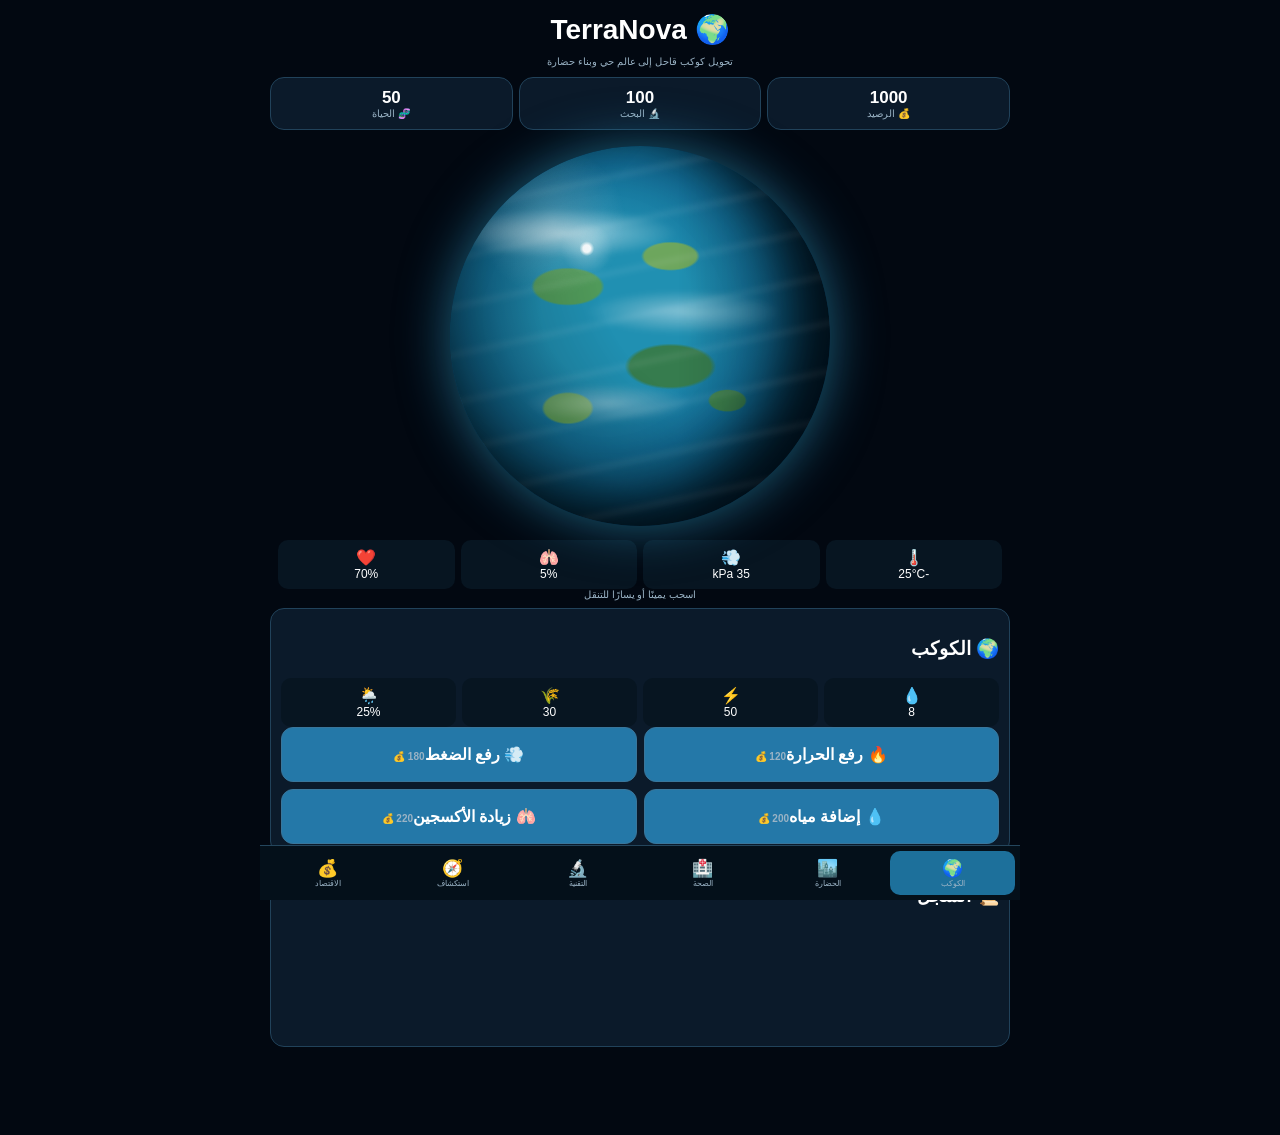
==== index.html @ a10efa2b "fix: remove legacy planet renderer after disabling injector" ====
<!doctype html><html lang="ar" dir="rtl"><head><meta charset="utf-8"><meta name="viewport" content="width=device-width,initial-scale=1,viewport-fit=cover,user-scalable=no"><meta name="theme-color" content="#020811"><title>TerraNova</title><style>*{box-sizing:border-box}html,body{margin:0;background:#020811;color:#fff;font-family:Arial,sans-serif}body{overflow-x:hidden}button{font:inherit;touch-action:manipulation;cursor:pointer}#app{max-width:760px;margin:auto;padding:8px 10px 88px}.top{text-align:center}.top h1{margin:5px;font-size:28px}.top p,.hint,.s,small{color:#9ab3c5;font-size:10px}.stats,.metrics{display:grid;grid-template-columns:repeat(3,1fr);gap:6px}.metrics{grid-template-columns:repeat(4,1fr)}.card,.panel{background:#0b1a2a;border:1px solid #21425a;border-radius:14px;padding:10px}.card{text-align:center}.v{font-size:17px;font-weight:700}.planet-wrap{text-align:center;padding:8px}.planet{position:relative;width:min(88vw,380px);height:min(88vw,380px);margin:8px auto 14px;border-radius:50%;overflow:hidden;background:radial-gradient(circle at 36% 27%,rgba(255,255,255,.95) 0 1%,rgba(255,255,255,.22) 2%,transparent 7%),radial-gradient(ellipse 23% 12% at 31% 37%,#4e9b58 0 38%,transparent 42%),radial-gradient(ellipse 18% 9% at 58% 29%,#6ca75b 0 38%,transparent 43%),radial-gradient(ellipse 28% 14% at 58% 58%,#347d4d 0 38%,transparent 43%),radial-gradient(ellipse 16% 10% at 31% 69%,#5a9c57 0 38%,transparent 43%),radial-gradient(ellipse 12% 7% at 73% 67%,#3b824b 0 38%,transparent 43%),radial-gradient(circle at 44% 43%,#1d91b4 0 25%,#106e98 48%,#075075 72%,#02253b 100%);box-shadow:inset -58px -36px 72px rgba(0,0,0,.82),inset 16px 12px 36px rgba(255,255,255,.22),0 0 0 1px rgba(95,190,255,.25),0 0 80px rgba(26,145,220,.42);animation:planetGlow 6s ease-in-out infinite alternate}.planet:before{content:"";position:absolute;inset:-2%;border-radius:50%;background:radial-gradient(ellipse 42% 9% at 30% 24%,rgba(255,255,255,.55),transparent 70%),radial-gradient(ellipse 35% 8% at 61% 44%,rgba(255,255,255,.42),transparent 70%),radial-gradient(ellipse 30% 7% at 42% 67%,rgba(255,255,255,.35),transparent 70%),repeating-linear-gradient(168deg,transparent 0 22px,rgba(255,255,255,.055) 24px 29px,transparent 31px 47px);filter:blur(2px);mix-blend-mode:screen;pointer-events:none}.planet:after{content:"";position:absolute;inset:0;border-radius:50%;background:radial-gradient(circle at 27% 20%,rgba(255,255,255,.2),transparent 18%),radial-gradient(circle at 78% 30%,transparent 0 38%,rgba(0,0,0,.18) 64%,rgba(0,0,0,.68) 100%),linear-gradient(90deg,transparent 60%,rgba(0,0,0,.25));pointer-events:none}.planet-layer{position:absolute;inset:0;z-index:30;pointer-events:none}.planet-layer span{position:absolute;transform:translate(-50%,-50%);font-size:25px;line-height:1;filter:drop-shadow(0 2px 4px #000)}@keyframes planetGlow{from{box-shadow:inset -58px -36px 72px rgba(0,0,0,.82),inset 16px 12px 36px rgba(255,255,255,.22),0 0 55px rgba(26,145,220,.32)}to{box-shadow:inset -58px -36px 72px rgba(0,0,0,.82),inset 16px 12px 36px rgba(255,255,255,.25),0 0 85px rgba(26,145,220,.52)}}.screen{display:none}.screen.active{display:block}.actions{display:grid;grid-template-columns:1fr 1fr;gap:7px}.actions button{border:1px solid #39769b;border-radius:12px;padding:12px 5px;background:#2478a8;color:#fff;font-weight:700;min-height:55px}.actions button:active{transform:scale(.97)}.metric{background:#071521;border-radius:10px;padding:8px;text-align:center}.metric b,.metric span{display:block}.metric span{font-size:12px}.log{height:110px;overflow:auto;font-size:11px;line-height:1.8}.nav{position:fixed;bottom:0;left:0;right:0;z-index:50;background:#04101a;border-top:1px solid #24465d;display:grid;grid-template-columns:repeat(6,1fr);padding:5px;max-width:760px;margin:auto}.nav button{border:0;background:transparent;color:#9db6c6;border-radius:10px;padding:7px 1px;font-size:17px}.nav button.active{background:#1d709b;color:#fff}.nav small{display:block;font-size:8px}@media(max-width:430px){.metrics{grid-template-columns:1fr 1fr}.nav button{font-size:15px}}</style></head><body><main id="app"><header class="top"><h1>🌍 TerraNova</h1><p>تحويل كوكب قاحل إلى عالم حي وبناء حضارة</p></header><div class="stats"><div class="card"><div id="credits" class="v">1000</div><div class="s">💰 الرصيد</div></div><div class="card"><div id="research" class="v">100</div><div class="s">🔬 البحث</div></div><div class="card"><div id="bio" class="v">50</div><div class="s">🧬 الحياة</div></div></div><div id="swipeArea"><section class="planet-wrap"><div id="planet" class="planet"><div class="planet-layer"></div></div><div class="metrics"><div class="metric">🌡️<span id="temperature">-25°C</span></div><div class="metric">💨<span id="pressure">35 kPa</span></div><div class="metric">🫁<span id="oxygen">5%</span></div><div class="metric">❤️<span id="health">70%</span></div></div><div class="hint">اسحب يمينًا أو يسارًا للتنقل</div></section><section id="world" class="screen active panel"><h3>🌍 الكوكب</h3><div class="metrics"><div class="metric">💧<span id="water">8</span></div><div class="metric">⚡<span id="energy">50</span></div><div class="metric">🌾<span id="food">30</span></div><div class="metric">🌦️<span id="climate">25%</span></div></div><div class="actions"><button type="button" data-action="heat">🔥 رفع الحرارة<small>120 💰</small></button><button type="button" data-action="pressure">💨 رفع الضغط<small>180 💰</small></button><button type="button" data-action="water">💧 إضافة مياه<small>200 💰</small></button><button type="button" data-action="oxygen">🫁 زيادة الأكسجين<small>220 💰</small></button></div></section><section id="civil" class="screen panel"><h3>🏙️ الحضارة</h3><div class="metrics"><div class="metric">👥<span id="population">10</span><small>سكان</small></div><div class="metric">🏙️<span id="cities">0</span><small>مدن</small></div><div class="metric">🌱<span id="farms">0</span><small>مزارع</small></div><div class="metric">🧭<span id="explored">1</span><small>مناطق</small></div></div><div class="actions"><button type="button" data-action="city">🏙️ تأسيس مدينة<small>700 💰</small></button><button type="button" data-action="farm">🌱 بناء مزرعة<small>450 💰</small></button></div></section><section id="healthScreen" class="screen panel"><h3>🏥 الصحة والأمراض</h3><div class="metrics"><div class="metric">❤️<span id="health2">70%</span><small>الصحة</small></div><div class="metric">🦠<span id="disease">8%</span><small>الأمراض</small></div><div class="metric">🏥<span id="hospitals">0</span><small>مراكز</small></div><div class="metric">🤒<span id="patients">1</span><small>مرضى</small></div></div><div class="actions"><button type="button" data-action="hospital">🏥 مركز طبي<small>500 💰</small></button><button type="button" data-action="vaccine">💉 لقاح<small>200 🔬</small></button></div></section><section id="tech" class="screen panel"><h3>🔬 التكنولوجيا</h3><div class="metrics"><div class="metric">🔬<span id="research2">100</span></div><div class="metric">🧬<span id="bio2">50</span></div></div><div class="actions"><button type="button" data-action="research">🔬 أبحاث طبية<small>150 🔬</small></button><button type="button" data-action="life">🧬 اكتشاف حياة<small>300 🔬 + 50 🧬</small></button><button type="button" data-action="solar">☀️ محطة شمسية<small>250 💰</small></button></div></section><section id="explore" class="screen panel"><h3>🧭 الاستكشاف</h3><div class="metrics"><div class="metric">🗺️<span id="explored2">1</span></div><div class="metric">⛏️<span id="minerals">20</span></div></div><div class="actions"><button type="button" data-action="explore">🚀 إرسال بعثة<small>250 💰</small></button></div></section><section id="economy" class="screen panel"><h3>💰 الاقتصاد</h3><div class="metrics"><div class="metric">💰<span id="credits2">1000</span></div><div class="metric">📈<span id="income">25</span></div><div class="metric">⛏️<span id="minerals2">20</span></div><div class="metric">🔄<span id="turn">1</span></div></div></section><section class="panel"><h3>📜 السجل</h3><div id="log" class="log"></div></section></div></main><nav class="nav" id="nav"><button type="button" class="active" data-screen="world">🌍<small>الكوكب</small></button><button type="button" data-screen="civil">🏙️<small>الحضارة</small></button><button type="button" data-screen="healthScreen">🏥<small>الصحة</small></button><button type="button" data-screen="tech">🔬<small>التقنية</small></button><button type="button" data-screen="explore">🧭<small>استكشاف</small></button><button type="button" data-screen="economy">💰<small>الاقتصاد</small></button></nav><script src="./game/core.js?v=12"></script></body></html>
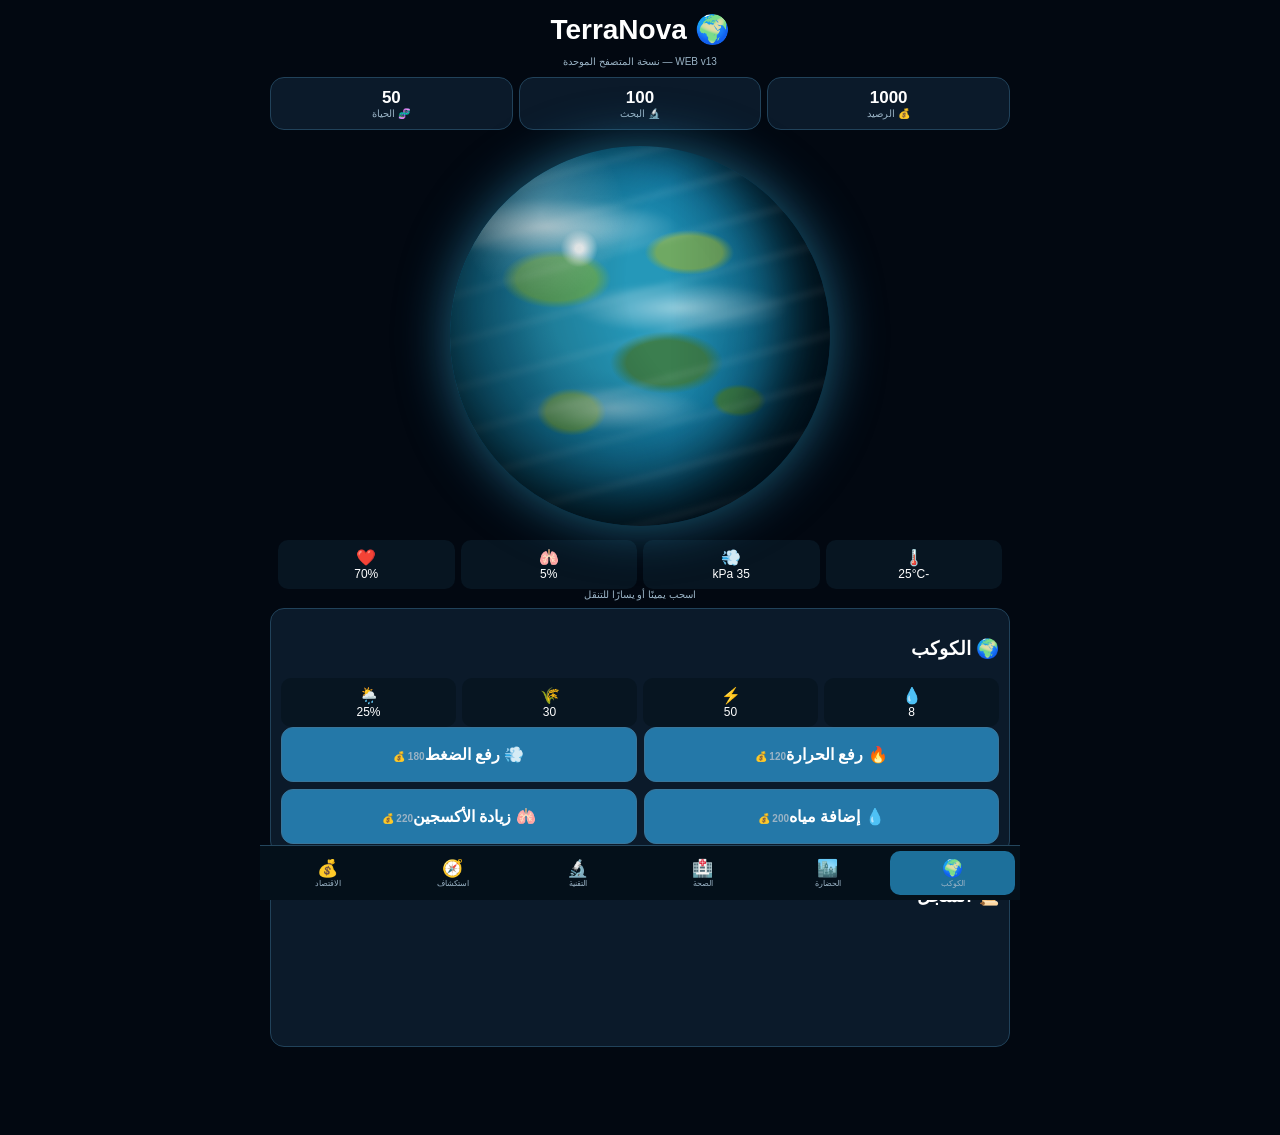
==== commit cb1ea65d: "web: isolate planet renderer from legacy code" ====
--- a/index.html
+++ b/index.html
@@ -1 +1 @@
-<!doctype html><html lang="ar" dir="rtl"><head><meta charset="utf-8"><meta name="viewport" content="width=device-width,initial-scale=1,viewport-fit=cover,user-scalable=no"><meta name="theme-color" content="#020811"><title>TerraNova</title><style>*{box-sizing:border-box}html,body{margin:0;background:#020811;color:#fff;font-family:Arial,sans-serif}body{overflow-x:hidden}button{font:inherit;touch-action:manipulation;cursor:pointer}#app{max-width:760px;margin:auto;padding:8px 10px 88px}.top{text-align:center}.top h1{margin:5px;font-size:28px}.top p,.hint,.s,small{color:#9ab3c5;font-size:10px}.stats,.metrics{display:grid;grid-template-columns:repeat(3,1fr);gap:6px}.metrics{grid-template-columns:repeat(4,1fr)}.card,.panel{background:#0b1a2a;border:1px solid #21425a;border-radius:14px;padding:10px}.card{text-align:center}.v{font-size:17px;font-weight:700}.planet-wrap{text-align:center;padding:8px}.planet{position:relative;width:min(88vw,380px);height:min(88vw,380px);margin:8px auto 14px;border-radius:50%;overflow:hidden;background:radial-gradient(circle at 36% 27%,rgba(255,255,255,.95) 0 1%,rgba(255,255,255,.22) 2%,transparent 7%),radial-gradient(ellipse 23% 12% at 31% 37%,#4e9b58 0 38%,transparent 42%),radial-gradient(ellipse 18% 9% at 58% 29%,#6ca75b 0 38%,transparent 43%),radial-gradient(ellipse 28% 14% at 58% 58%,#347d4d 0 38%,transparent 43%),radial-gradient(ellipse 16% 10% at 31% 69%,#5a9c57 0 38%,transparent 43%),radial-gradient(ellipse 12% 7% at 73% 67%,#3b824b 0 38%,transparent 43%),radial-gradient(circle at 44% 43%,#1d91b4 0 25%,#106e98 48%,#075075 72%,#02253b 100%);box-shadow:inset -58px -36px 72px rgba(0,0,0,.82),inset 16px 12px 36px rgba(255,255,255,.22),0 0 0 1px rgba(95,190,255,.25),0 0 80px rgba(26,145,220,.42);animation:planetGlow 6s ease-in-out infinite alternate}.planet:before{content:"";position:absolute;inset:-2%;border-radius:50%;background:radial-gradient(ellipse 42% 9% at 30% 24%,rgba(255,255,255,.55),transparent 70%),radial-gradient(ellipse 35% 8% at 61% 44%,rgba(255,255,255,.42),transparent 70%),radial-gradient(ellipse 30% 7% at 42% 67%,rgba(255,255,255,.35),transparent 70%),repeating-linear-gradient(168deg,transparent 0 22px,rgba(255,255,255,.055) 24px 29px,transparent 31px 47px);filter:blur(2px);mix-blend-mode:screen;pointer-events:none}.planet:after{content:"";position:absolute;inset:0;border-radius:50%;background:radial-gradient(circle at 27% 20%,rgba(255,255,255,.2),transparent 18%),radial-gradient(circle at 78% 30%,transparent 0 38%,rgba(0,0,0,.18) 64%,rgba(0,0,0,.68) 100%),linear-gradient(90deg,transparent 60%,rgba(0,0,0,.25));pointer-events:none}.planet-layer{position:absolute;inset:0;z-index:30;pointer-events:none}.planet-layer span{position:absolute;transform:translate(-50%,-50%);font-size:25px;line-height:1;filter:drop-shadow(0 2px 4px #000)}@keyframes planetGlow{from{box-shadow:inset -58px -36px 72px rgba(0,0,0,.82),inset 16px 12px 36px rgba(255,255,255,.22),0 0 55px rgba(26,145,220,.32)}to{box-shadow:inset -58px -36px 72px rgba(0,0,0,.82),inset 16px 12px 36px rgba(255,255,255,.25),0 0 85px rgba(26,145,220,.52)}}.screen{display:none}.screen.active{display:block}.actions{display:grid;grid-template-columns:1fr 1fr;gap:7px}.actions button{border:1px solid #39769b;border-radius:12px;padding:12px 5px;background:#2478a8;color:#fff;font-weight:700;min-height:55px}.actions button:active{transform:scale(.97)}.metric{background:#071521;border-radius:10px;padding:8px;text-align:center}.metric b,.metric span{display:block}.metric span{font-size:12px}.log{height:110px;overflow:auto;font-size:11px;line-height:1.8}.nav{position:fixed;bottom:0;left:0;right:0;z-index:50;background:#04101a;border-top:1px solid #24465d;display:grid;grid-template-columns:repeat(6,1fr);padding:5px;max-width:760px;margin:auto}.nav button{border:0;background:transparent;color:#9db6c6;border-radius:10px;padding:7px 1px;font-size:17px}.nav button.active{background:#1d709b;color:#fff}.nav small{display:block;font-size:8px}@media(max-width:430px){.metrics{grid-template-columns:1fr 1fr}.nav button{font-size:15px}}</style></head><body><main id="app"><header class="top"><h1>🌍 TerraNova</h1><p>تحويل كوكب قاحل إلى عالم حي وبناء حضارة</p></header><div class="stats"><div class="card"><div id="credits" class="v">1000</div><div class="s">💰 الرصيد</div></div><div class="card"><div id="research" class="v">100</div><div class="s">🔬 البحث</div></div><div class="card"><div id="bio" class="v">50</div><div class="s">🧬 الحياة</div></div></div><div id="swipeArea"><section class="planet-wrap"><div id="planet" class="planet"><div class="planet-layer"></div></div><div class="metrics"><div class="metric">🌡️<span id="temperature">-25°C</span></div><div class="metric">💨<span id="pressure">35 kPa</span></div><div class="metric">🫁<span id="oxygen">5%</span></div><div class="metric">❤️<span id="health">70%</span></div></div><div class="hint">اسحب يمينًا أو يسارًا للتنقل</div></section><section id="world" class="screen active panel"><h3>🌍 الكوكب</h3><div class="metrics"><div class="metric">💧<span id="water">8</span></div><div class="metric">⚡<span id="energy">50</span></div><div class="metric">🌾<span id="food">30</span></div><div class="metric">🌦️<span id="climate">25%</span></div></div><div class="actions"><button type="button" data-action="heat">🔥 رفع الحرارة<small>120 💰</small></button><button type="button" data-action="pressure">💨 رفع الضغط<small>180 💰</small></button><button type="button" data-action="water">💧 إضافة مياه<small>200 💰</small></button><button type="button" data-action="oxygen">🫁 زيادة الأكسجين<small>220 💰</small></button></div></section><section id="civil" class="screen panel"><h3>🏙️ الحضارة</h3><div class="metrics"><div class="metric">👥<span id="population">10</span><small>سكان</small></div><div class="metric">🏙️<span id="cities">0</span><small>مدن</small></div><div class="metric">🌱<span id="farms">0</span><small>مزارع</small></div><div class="metric">🧭<span id="explored">1</span><small>مناطق</small></div></div><div class="actions"><button type="button" data-action="city">🏙️ تأسيس مدينة<small>700 💰</small></button><button type="button" data-action="farm">🌱 بناء مزرعة<small>450 💰</small></button></div></section><section id="healthScreen" class="screen panel"><h3>🏥 الصحة والأمراض</h3><div class="metrics"><div class="metric">❤️<span id="health2">70%</span><small>الصحة</small></div><div class="metric">🦠<span id="disease">8%</span><small>الأمراض</small></div><div class="metric">🏥<span id="hospitals">0</span><small>مراكز</small></div><div class="metric">🤒<span id="patients">1</span><small>مرضى</small></div></div><div class="actions"><button type="button" data-action="hospital">🏥 مركز طبي<small>500 💰</small></button><button type="button" data-action="vaccine">💉 لقاح<small>200 🔬</small></button></div></section><section id="tech" class="screen panel"><h3>🔬 التكنولوجيا</h3><div class="metrics"><div class="metric">🔬<span id="research2">100</span></div><div class="metric">🧬<span id="bio2">50</span></div></div><div class="actions"><button type="button" data-action="research">🔬 أبحاث طبية<small>150 🔬</small></button><button type="button" data-action="life">🧬 اكتشاف حياة<small>300 🔬 + 50 🧬</small></button><button type="button" data-action="solar">☀️ محطة شمسية<small>250 💰</small></button></div></section><section id="explore" class="screen panel"><h3>🧭 الاستكشاف</h3><div class="metrics"><div class="metric">🗺️<span id="explored2">1</span></div><div class="metric">⛏️<span id="minerals">20</span></div></div><div class="actions"><button type="button" data-action="explore">🚀 إرسال بعثة<small>250 💰</small></button></div></section><section id="economy" class="screen panel"><h3>💰 الاقتصاد</h3><div class="metrics"><div class="metric">💰<span id="credits2">1000</span></div><div class="metric">📈<span id="income">25</span></div><div class="metric">⛏️<span id="minerals2">20</span></div><div class="metric">🔄<span id="turn">1</span></div></div></section><section class="panel"><h3>📜 السجل</h3><div id="log" class="log"></div></section></div></main><nav class="nav" id="nav"><button type="button" class="active" data-screen="world">🌍<small>الكوكب</small></button><button type="button" data-screen="civil">🏙️<small>الحضارة</small></button><button type="button" data-screen="healthScreen">🏥<small>الصحة</small></button><button type="button" data-screen="tech">🔬<small>التقنية</small></button><button type="button" data-screen="explore">🧭<small>استكشاف</small></button><button type="button" data-screen="economy">💰<small>الاقتصاد</small></button></nav><script src="./game/core.js?v=12"></script></body></html>+<!doctype html><html lang="ar" dir="rtl"><head><meta charset="utf-8"><meta name="viewport" content="width=device-width,initial-scale=1,viewport-fit=cover,user-scalable=no"><meta name="theme-color" content="#020811"><title>TerraNova • WEB v13</title><style>*{box-sizing:border-box}html,body{margin:0;background:#020811;color:#fff;font-family:Arial,sans-serif}body{overflow-x:hidden}button{font:inherit;touch-action:manipulation;cursor:pointer}#app{max-width:760px;margin:auto;padding:8px 10px 88px}.top{text-align:center}.top h1{margin:5px;font-size:28px}.top p,.hint,.s,small{color:#9ab3c5;font-size:10px}.stats,.metrics{display:grid;grid-template-columns:repeat(3,1fr);gap:6px}.metrics{grid-template-columns:repeat(4,1fr)}.card,.panel{background:#0b1a2a;border:1px solid #21425a;border-radius:14px;padding:10px}.card{text-align:center}.v{font-size:17px;font-weight:700}.planet-wrap{text-align:center;padding:8px}.planet-real{position:relative;width:min(88vw,380px);height:min(88vw,380px);margin:8px auto 14px;border-radius:50%;overflow:hidden;background:radial-gradient(circle at 34% 27%,rgba(255,255,255,.95) 0 1%,transparent 5%),radial-gradient(ellipse 30% 16% at 28% 35%,#5cae66 0 35%,transparent 48%),radial-gradient(ellipse 24% 12% at 63% 28%,#6eaa61 0 36%,transparent 49%),radial-gradient(ellipse 31% 17% at 57% 57%,#397f4e 0 34%,transparent 48%),radial-gradient(ellipse 19% 13% at 32% 70%,#559b59 0 35%,transparent 48%),radial-gradient(ellipse 15% 9% at 76% 67%,#3b854d 0 35%,transparent 48%),radial-gradient(circle at 43% 43%,#2299bb 0 20%,#117ca4 45%,#075678 72%,#021b2c 100%);box-shadow:inset -68px -42px 85px rgba(0,0,0,.86),inset 18px 12px 42px rgba(255,255,255,.25),0 0 0 2px rgba(96,204,255,.2),0 0 90px rgba(28,157,232,.55);animation:realPlanet 7s ease-in-out infinite alternate}.planet-real:before{content:"";position:absolute;inset:-3%;border-radius:50%;background:radial-gradient(ellipse 45% 10% at 27% 23%,rgba(255,255,255,.62),transparent 72%),radial-gradient(ellipse 38% 9% at 60% 43%,rgba(255,255,255,.5),transparent 72%),radial-gradient(ellipse 32% 8% at 43% 68%,rgba(255,255,255,.4),transparent 72%),repeating-linear-gradient(165deg,transparent 0 19px,rgba(255,255,255,.055) 21px 27px,transparent 29px 45px);filter:blur(2px);mix-blend-mode:screen;pointer-events:none}.planet-real:after{content:"";position:absolute;inset:0;border-radius:50%;background:radial-gradient(circle at 24% 18%,rgba(255,255,255,.25),transparent 20%),radial-gradient(circle at 82% 35%,transparent 0 34%,rgba(0,0,0,.2) 58%,rgba(0,0,0,.75) 100%),linear-gradient(90deg,transparent 58%,rgba(0,0,0,.3));pointer-events:none}.planet-layer{position:absolute;inset:0;z-index:30;pointer-events:none}.planet-layer span{position:absolute;transform:translate(-50%,-50%);font-size:25px;line-height:1;filter:drop-shadow(0 2px 4px #000)}@keyframes realPlanet{from{transform:scale(1);filter:saturate(1)}to{transform:scale(1.015);filter:saturate(1.18)}}.screen{display:none}.screen.active{display:block}.actions{display:grid;grid-template-columns:1fr 1fr;gap:7px}.actions button{border:1px solid #39769b;border-radius:12px;padding:12px 5px;background:#2478a8;color:#fff;font-weight:700;min-height:55px}.actions button:active{transform:scale(.97)}.metric{background:#071521;border-radius:10px;padding:8px;text-align:center}.metric b,.metric span{display:block}.metric span{font-size:12px}.log{height:110px;overflow:auto;font-size:11px;line-height:1.8}.nav{position:fixed;bottom:0;left:0;right:0;z-index:50;background:#04101a;border-top:1px solid #24465d;display:grid;grid-template-columns:repeat(6,1fr);padding:5px;max-width:760px;margin:auto}.nav button{border:0;background:transparent;color:#9db6c6;border-radius:10px;padding:7px 1px;font-size:17px}.nav button.active{background:#1d709b;color:#fff}.nav small{display:block;font-size:8px}@media(max-width:430px){.metrics{grid-template-columns:1fr 1fr}.nav button{font-size:15px}}</style></head><body><main id="app"><header class="top"><h1>🌍 TerraNova</h1><p>WEB v13 — نسخة المتصفح الموحدة</p></header><div class="stats"><div class="card"><div id="credits" class="v">1000</div><div class="s">💰 الرصيد</div></div><div class="card"><div id="research" class="v">100</div><div class="s">🔬 البحث</div></div><div class="card"><div id="bio" class="v">50</div><div class="s">🧬 الحياة</div></div></div><div id="swipeArea"><section class="planet-wrap"><div id="planet" class="planet-real"><div class="planet-layer"></div></div><div class="metrics"><div class="metric">🌡️<span id="temperature">-25°C</span></div><div class="metric">💨<span id="pressure">35 kPa</span></div><div class="metric">🫁<span id="oxygen">5%</span></div><div class="metric">❤️<span id="health">70%</span></div></div><div class="hint">اسحب يمينًا أو يسارًا للتنقل</div></section><section id="world" class="screen active panel"><h3>🌍 الكوكب</h3><div class="metrics"><div class="metric">💧<span id="water">8</span></div><div class="metric">⚡<span id="energy">50</span></div><div class="metric">🌾<span id="food">30</span></div><div class="metric">🌦️<span id="climate">25%</span></div></div><div class="actions"><button type="button" data-action="heat">🔥 رفع الحرارة<small>120 💰</small></button><button type="button" data-action="pressure">💨 رفع الضغط<small>180 💰</small></button><button type="button" data-action="water">💧 إضافة مياه<small>200 💰</small></button><button type="button" data-action="oxygen">🫁 زيادة الأكسجين<small>220 💰</small></button></div></section><section id="civil" class="screen panel"><h3>🏙️ الحضارة</h3><div class="metrics"><div class="metric">👥<span id="population">10</span><small>سكان</small></div><div class="metric">🏙️<span id="cities">0</span><small>مدن</small></div><div class="metric">🌱<span id="farms">0</span><small>مزارع</small></div><div class="metric">🧭<span id="explored">1</span><small>مناطق</small></div></div><div class="actions"><button type="button" data-action="city">🏙️ تأسيس مدينة<small>700 💰</small></button><button type="button" data-action="farm">🌱 بناء مزرعة<small>450 💰</small></button></div></section><section id="healthScreen" class="screen panel"><h3>🏥 الصحة والأمراض</h3><div class="metrics"><div class="metric">❤️<span id="health2">70%</span><small>الصحة</small></div><div class="metric">🦠<span id="disease">8%</span><small>الأمراض</small></div><div class="metric">🏥<span id="hospitals">0</span><small>مراكز</small></div><div class="metric">🤒<span id="patients">1</span><small>مرضى</small></div></div><div class="actions"><button type="button" data-action="hospital">🏥 مركز طبي<small>500 💰</small></button><button type="button" data-action="vaccine">💉 لقاح<small>200 🔬</small></button></div></section><section id="tech" class="screen panel"><h3>🔬 التكنولوجيا</h3><div class="metrics"><div class="metric">🔬<span id="research2">100</span></div><div class="metric">🧬<span id="bio2">50</span></div></div><div class="actions"><button type="button" data-action="research">🔬 أبحاث طبية<small>150 🔬</small></button><button type="button" data-action="life">🧬 اكتشاف حياة<small>300 🔬 + 50 🧬</small></button><button type="button" data-action="solar">☀️ محطة شمسية<small>250 💰</small></button></div></section><section id="explore" class="screen panel"><h3>🧭 الاستكشاف</h3><div class="metrics"><div class="metric">🗺️<span id="explored2">1</span></div><div class="metric">⛏️<span id="minerals">20</span></div></div><div class="actions"><button type="button" data-action="explore">🚀 إرسال بعثة<small>250 💰</small></button></div></section><section id="economy" class="screen panel"><h3>💰 الاقتصاد</h3><div class="metrics"><div class="metric">💰<span id="credits2">1000</span></div><div class="metric">📈<span id="income">25</span></div><div class="metric">⛏️<span id="minerals2">20</span></div><div class="metric">🔄<span id="turn">1</span></div></div></section><section class="panel"><h3>📜 السجل</h3><div id="log" class="log"></div></section></div></main><nav class="nav" id="nav"><button type="button" class="active" data-screen="world">🌍<small>الكوكب</small></button><button type="button" data-screen="civil">🏙️<small>الحضارة</small></button><button type="button" data-screen="healthScreen">🏥<small>الصحة</small></button><button type="button" data-screen="tech">🔬<small>التقنية</small></button><button type="button" data-screen="explore">🧭<small>استكشاف</small></button><button type="button" data-screen="economy">💰<small>الاقتصاد</small></button></nav><script src="./game/core.js?v=13"></script></body></html>
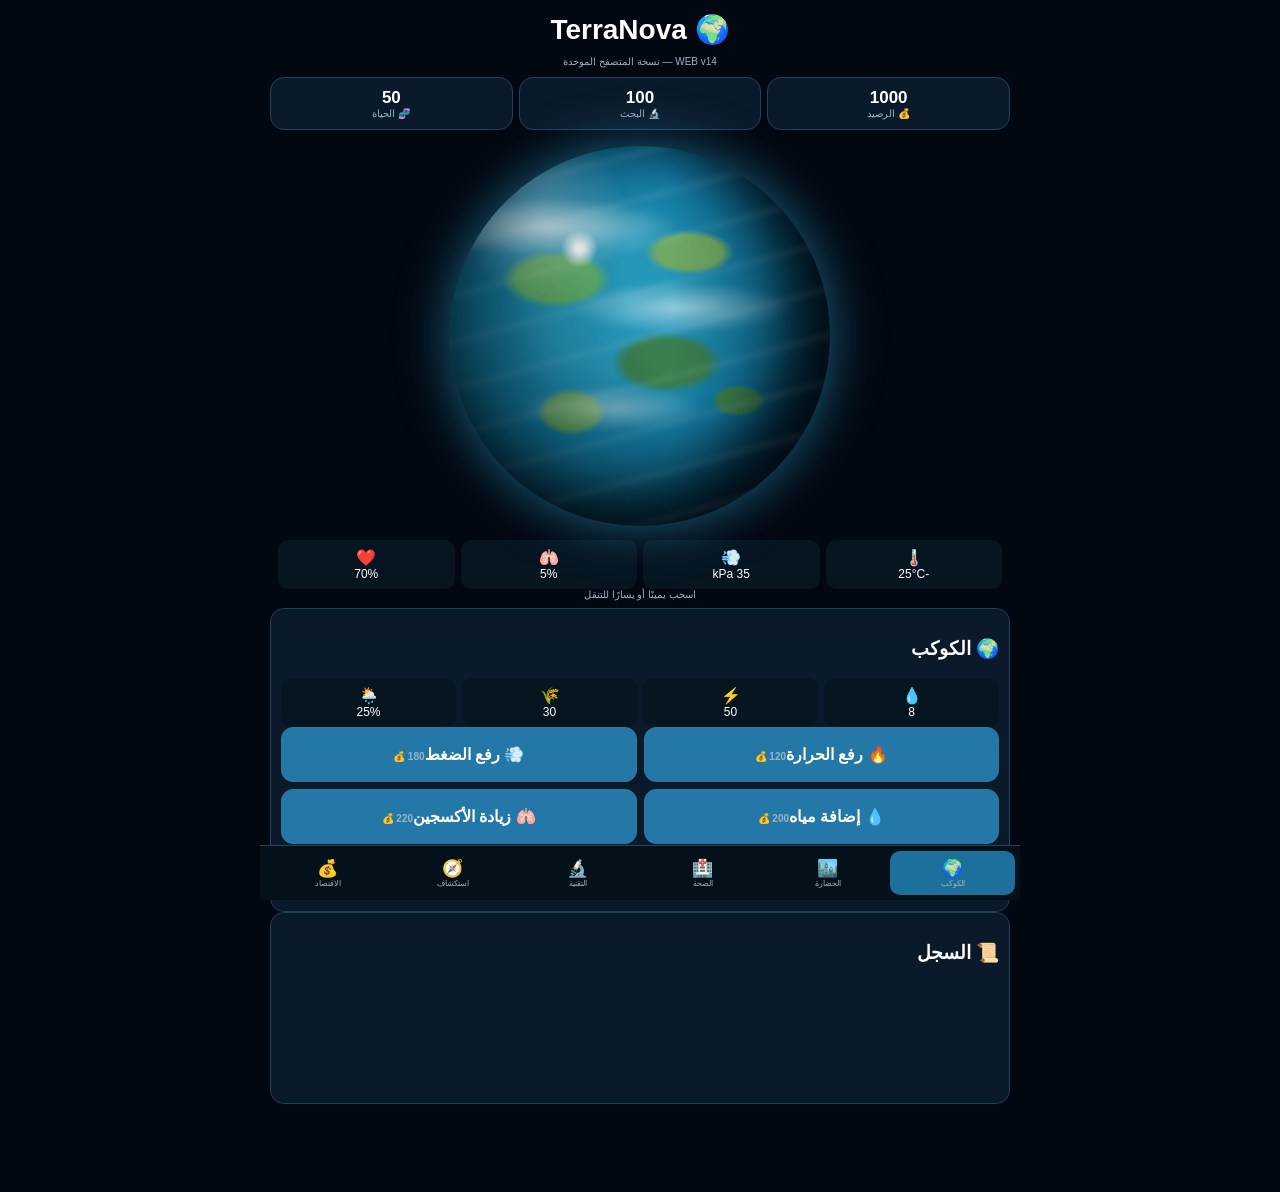
==== commit 751b3a9d: "feat: add explicit turn control and web test status" ====
--- a/index.html
+++ b/index.html
@@ -1 +1 @@
-<!doctype html><html lang="ar" dir="rtl"><head><meta charset="utf-8"><meta name="viewport" content="width=device-width,initial-scale=1,viewport-fit=cover,user-scalable=no"><meta name="theme-color" content="#020811"><title>TerraNova • WEB v13</title><style>*{box-sizing:border-box}html,body{margin:0;background:#020811;color:#fff;font-family:Arial,sans-serif}body{overflow-x:hidden}button{font:inherit;touch-action:manipulation;cursor:pointer}#app{max-width:760px;margin:auto;padding:8px 10px 88px}.top{text-align:center}.top h1{margin:5px;font-size:28px}.top p,.hint,.s,small{color:#9ab3c5;font-size:10px}.stats,.metrics{display:grid;grid-template-columns:repeat(3,1fr);gap:6px}.metrics{grid-template-columns:repeat(4,1fr)}.card,.panel{background:#0b1a2a;border:1px solid #21425a;border-radius:14px;padding:10px}.card{text-align:center}.v{font-size:17px;font-weight:700}.planet-wrap{text-align:center;padding:8px}.planet-real{position:relative;width:min(88vw,380px);height:min(88vw,380px);margin:8px auto 14px;border-radius:50%;overflow:hidden;background:radial-gradient(circle at 34% 27%,rgba(255,255,255,.95) 0 1%,transparent 5%),radial-gradient(ellipse 30% 16% at 28% 35%,#5cae66 0 35%,transparent 48%),radial-gradient(ellipse 24% 12% at 63% 28%,#6eaa61 0 36%,transparent 49%),radial-gradient(ellipse 31% 17% at 57% 57%,#397f4e 0 34%,transparent 48%),radial-gradient(ellipse 19% 13% at 32% 70%,#559b59 0 35%,transparent 48%),radial-gradient(ellipse 15% 9% at 76% 67%,#3b854d 0 35%,transparent 48%),radial-gradient(circle at 43% 43%,#2299bb 0 20%,#117ca4 45%,#075678 72%,#021b2c 100%);box-shadow:inset -68px -42px 85px rgba(0,0,0,.86),inset 18px 12px 42px rgba(255,255,255,.25),0 0 0 2px rgba(96,204,255,.2),0 0 90px rgba(28,157,232,.55);animation:realPlanet 7s ease-in-out infinite alternate}.planet-real:before{content:"";position:absolute;inset:-3%;border-radius:50%;background:radial-gradient(ellipse 45% 10% at 27% 23%,rgba(255,255,255,.62),transparent 72%),radial-gradient(ellipse 38% 9% at 60% 43%,rgba(255,255,255,.5),transparent 72%),radial-gradient(ellipse 32% 8% at 43% 68%,rgba(255,255,255,.4),transparent 72%),repeating-linear-gradient(165deg,transparent 0 19px,rgba(255,255,255,.055) 21px 27px,transparent 29px 45px);filter:blur(2px);mix-blend-mode:screen;pointer-events:none}.planet-real:after{content:"";position:absolute;inset:0;border-radius:50%;background:radial-gradient(circle at 24% 18%,rgba(255,255,255,.25),transparent 20%),radial-gradient(circle at 82% 35%,transparent 0 34%,rgba(0,0,0,.2) 58%,rgba(0,0,0,.75) 100%),linear-gradient(90deg,transparent 58%,rgba(0,0,0,.3));pointer-events:none}.planet-layer{position:absolute;inset:0;z-index:30;pointer-events:none}.planet-layer span{position:absolute;transform:translate(-50%,-50%);font-size:25px;line-height:1;filter:drop-shadow(0 2px 4px #000)}@keyframes realPlanet{from{transform:scale(1);filter:saturate(1)}to{transform:scale(1.015);filter:saturate(1.18)}}.screen{display:none}.screen.active{display:block}.actions{display:grid;grid-template-columns:1fr 1fr;gap:7px}.actions button{border:1px solid #39769b;border-radius:12px;padding:12px 5px;background:#2478a8;color:#fff;font-weight:700;min-height:55px}.actions button:active{transform:scale(.97)}.metric{background:#071521;border-radius:10px;padding:8px;text-align:center}.metric b,.metric span{display:block}.metric span{font-size:12px}.log{height:110px;overflow:auto;font-size:11px;line-height:1.8}.nav{position:fixed;bottom:0;left:0;right:0;z-index:50;background:#04101a;border-top:1px solid #24465d;display:grid;grid-template-columns:repeat(6,1fr);padding:5px;max-width:760px;margin:auto}.nav button{border:0;background:transparent;color:#9db6c6;border-radius:10px;padding:7px 1px;font-size:17px}.nav button.active{background:#1d709b;color:#fff}.nav small{display:block;font-size:8px}@media(max-width:430px){.metrics{grid-template-columns:1fr 1fr}.nav button{font-size:15px}}</style></head><body><main id="app"><header class="top"><h1>🌍 TerraNova</h1><p>WEB v13 — نسخة المتصفح الموحدة</p></header><div class="stats"><div class="card"><div id="credits" class="v">1000</div><div class="s">💰 الرصيد</div></div><div class="card"><div id="research" class="v">100</div><div class="s">🔬 البحث</div></div><div class="card"><div id="bio" class="v">50</div><div class="s">🧬 الحياة</div></div></div><div id="swipeArea"><section class="planet-wrap"><div id="planet" class="planet-real"><div class="planet-layer"></div></div><div class="metrics"><div class="metric">🌡️<span id="temperature">-25°C</span></div><div class="metric">💨<span id="pressure">35 kPa</span></div><div class="metric">🫁<span id="oxygen">5%</span></div><div class="metric">❤️<span id="health">70%</span></div></div><div class="hint">اسحب يمينًا أو يسارًا للتنقل</div></section><section id="world" class="screen active panel"><h3>🌍 الكوكب</h3><div class="metrics"><div class="metric">💧<span id="water">8</span></div><div class="metric">⚡<span id="energy">50</span></div><div class="metric">🌾<span id="food">30</span></div><div class="metric">🌦️<span id="climate">25%</span></div></div><div class="actions"><button type="button" data-action="heat">🔥 رفع الحرارة<small>120 💰</small></button><button type="button" data-action="pressure">💨 رفع الضغط<small>180 💰</small></button><button type="button" data-action="water">💧 إضافة مياه<small>200 💰</small></button><button type="button" data-action="oxygen">🫁 زيادة الأكسجين<small>220 💰</small></button></div></section><section id="civil" class="screen panel"><h3>🏙️ الحضارة</h3><div class="metrics"><div class="metric">👥<span id="population">10</span><small>سكان</small></div><div class="metric">🏙️<span id="cities">0</span><small>مدن</small></div><div class="metric">🌱<span id="farms">0</span><small>مزارع</small></div><div class="metric">🧭<span id="explored">1</span><small>مناطق</small></div></div><div class="actions"><button type="button" data-action="city">🏙️ تأسيس مدينة<small>700 💰</small></button><button type="button" data-action="farm">🌱 بناء مزرعة<small>450 💰</small></button></div></section><section id="healthScreen" class="screen panel"><h3>🏥 الصحة والأمراض</h3><div class="metrics"><div class="metric">❤️<span id="health2">70%</span><small>الصحة</small></div><div class="metric">🦠<span id="disease">8%</span><small>الأمراض</small></div><div class="metric">🏥<span id="hospitals">0</span><small>مراكز</small></div><div class="metric">🤒<span id="patients">1</span><small>مرضى</small></div></div><div class="actions"><button type="button" data-action="hospital">🏥 مركز طبي<small>500 💰</small></button><button type="button" data-action="vaccine">💉 لقاح<small>200 🔬</small></button></div></section><section id="tech" class="screen panel"><h3>🔬 التكنولوجيا</h3><div class="metrics"><div class="metric">🔬<span id="research2">100</span></div><div class="metric">🧬<span id="bio2">50</span></div></div><div class="actions"><button type="button" data-action="research">🔬 أبحاث طبية<small>150 🔬</small></button><button type="button" data-action="life">🧬 اكتشاف حياة<small>300 🔬 + 50 🧬</small></button><button type="button" data-action="solar">☀️ محطة شمسية<small>250 💰</small></button></div></section><section id="explore" class="screen panel"><h3>🧭 الاستكشاف</h3><div class="metrics"><div class="metric">🗺️<span id="explored2">1</span></div><div class="metric">⛏️<span id="minerals">20</span></div></div><div class="actions"><button type="button" data-action="explore">🚀 إرسال بعثة<small>250 💰</small></button></div></section><section id="economy" class="screen panel"><h3>💰 الاقتصاد</h3><div class="metrics"><div class="metric">💰<span id="credits2">1000</span></div><div class="metric">📈<span id="income">25</span></div><div class="metric">⛏️<span id="minerals2">20</span></div><div class="metric">🔄<span id="turn">1</span></div></div></section><section class="panel"><h3>📜 السجل</h3><div id="log" class="log"></div></section></div></main><nav class="nav" id="nav"><button type="button" class="active" data-screen="world">🌍<small>الكوكب</small></button><button type="button" data-screen="civil">🏙️<small>الحضارة</small></button><button type="button" data-screen="healthScreen">🏥<small>الصحة</small></button><button type="button" data-screen="tech">🔬<small>التقنية</small></button><button type="button" data-screen="explore">🧭<small>استكشاف</small></button><button type="button" data-screen="economy">💰<small>الاقتصاد</small></button></nav><script src="./game/core.js?v=13"></script></body></html>+<!doctype html><html lang="ar" dir="rtl"><head><meta charset="utf-8"><meta name="viewport" content="width=device-width,initial-scale=1,viewport-fit=cover,user-scalable=no"><meta name="theme-color" content="#020811"><title>TerraNova • WEB v14</title><style>*{box-sizing:border-box}html,body{margin:0;background:#020811;color:#fff;font-family:Arial,sans-serif}body{overflow-x:hidden}button{font:inherit;touch-action:manipulation;cursor:pointer}#app{max-width:760px;margin:auto;padding:8px 10px 88px}.top{text-align:center}.top h1{margin:5px;font-size:28px}.top p,.hint,.s,small{color:#9ab3c5;font-size:10px}.stats,.metrics{display:grid;grid-template-columns:repeat(3,1fr);gap:6px}.metrics{grid-template-columns:repeat(4,1fr)}.card,.panel{background:#0b1a2a;border:1px solid #21425a;border-radius:14px;padding:10px}.card{text-align:center}.v{font-size:17px;font-weight:700}.planet-wrap{text-align:center;padding:8px}.planet-real{position:relative;width:min(88vw,380px);height:min(88vw,380px);margin:8px auto 14px;border-radius:50%;overflow:hidden;background:radial-gradient(circle at 34% 27%,rgba(255,255,255,.95) 0 1%,transparent 5%),radial-gradient(ellipse 30% 16% at 28% 35%,#5cae66 0 35%,transparent 48%),radial-gradient(ellipse 24% 12% at 63% 28%,#6eaa61 0 36%,transparent 49%),radial-gradient(ellipse 31% 17% at 57% 57%,#397f4e 0 34%,transparent 48%),radial-gradient(ellipse 19% 13% at 32% 70%,#559b59 0 35%,transparent 48%),radial-gradient(ellipse 15% 9% at 76% 67%,#3b854d 0 35%,transparent 48%),radial-gradient(circle at 43% 43%,#2299bb 0 20%,#117ca4 45%,#075678 72%,#021b2c 100%);box-shadow:inset -68px -42px 85px rgba(0,0,0,.86),inset 18px 12px 42px rgba(255,255,255,.25),0 0 0 2px rgba(96,204,255,.2),0 0 90px rgba(28,157,232,.55);animation:realPlanet 7s ease-in-out infinite alternate}.planet-real:before{content:"";position:absolute;inset:-3%;border-radius:50%;background:radial-gradient(ellipse 45% 10% at 27% 23%,rgba(255,255,255,.62),transparent 72%),radial-gradient(ellipse 38% 9% at 60% 43%,rgba(255,255,255,.5),transparent 72%),radial-gradient(ellipse 32% 8% at 43% 68%,rgba(255,255,255,.4),transparent 72%),repeating-linear-gradient(165deg,transparent 0 19px,rgba(255,255,255,.055) 21px 27px,transparent 29px 45px);filter:blur(2px);mix-blend-mode:screen;pointer-events:none}.planet-real:after{content:"";position:absolute;inset:0;border-radius:50%;background:radial-gradient(circle at 24% 18%,rgba(255,255,255,.25),transparent 20%),radial-gradient(circle at 82% 35%,transparent 0 34%,rgba(0,0,0,.2) 58%,rgba(0,0,0,.75) 100%),linear-gradient(90deg,transparent 58%,rgba(0,0,0,.3));pointer-events:none}@keyframes realPlanet{from{transform:scale(1);filter:saturate(1)}to{transform:scale(1.015);filter:saturate(1.18)}}.planet-layer{position:absolute;inset:0;z-index:30;pointer-events:none}.planet-layer span{position:absolute;transform:translate(-50%,-50%);font-size:25px;line-height:1;filter:drop-shadow(0 2px 4px #000)}.screen{display:none}.screen.active{display:block}.actions{display:grid;grid-template-columns:1fr 1fr;gap:7px}.actions button{border:1px solid #39769b;border-radius:12px;padding:12px 5px;background:#2478a8;color:#fff;font-weight:700;min-height:55px}.actions button:active{transform:scale(.97)}.metric{background:#071521;border-radius:10px;padding:8px;text-align:center}.metric b,.metric span{display:block}.metric span{font-size:12px}.log{height:110px;overflow:auto;font-size:11px;line-height:1.8}.testbar{display:flex;gap:7px;margin:8px 0}.testbar button{flex:1;border:1px solid #39769b;border-radius:10px;padding:10px;background:#123b52;color:#fff}.nav{position:fixed;bottom:0;left:0;right:0;z-index:50;background:#04101a;border-top:1px solid #24465d;display:grid;grid-template-columns:repeat(6,1fr);padding:5px;max-width:760px;margin:auto}.nav button{border:0;background:transparent;color:#9db6c6;border-radius:10px;padding:7px 1px;font-size:17px}.nav button.active{background:#1d709b;color:#fff}.nav small{display:block;font-size:8px}@media(max-width:430px){.metrics{grid-template-columns:1fr 1fr}.nav button{font-size:15px}}</style></head><body><main id="app"><header class="top"><h1>🌍 TerraNova</h1><p>WEB v14 — نسخة المتصفح الموحدة</p></header><div class="stats"><div class="card"><div id="credits" class="v">1000</div><div class="s">💰 الرصيد</div></div><div class="card"><div id="research" class="v">100</div><div class="s">🔬 البحث</div></div><div class="card"><div id="bio" class="v">50</div><div class="s">🧬 الحياة</div></div></div><div id="swipeArea"><section class="planet-wrap"><div id="planet" class="planet-real"><div class="planet-layer"></div></div><div class="metrics"><div class="metric">🌡️<span id="temperature">-25°C</span></div><div class="metric">💨<span id="pressure">35 kPa</span></div><div class="metric">🫁<span id="oxygen">5%</span></div><div class="metric">❤️<span id="health">70%</span></div></div><div class="hint">اسحب يمينًا أو يسارًا للتنقل</div></section><section id="world" class="screen active panel"><h3>🌍 الكوكب</h3><div class="metrics"><div class="metric">💧<span id="water">8</span></div><div class="metric">⚡<span id="energy">50</span></div><div class="metric">🌾<span id="food">30</span></div><div class="metric">🌦️<span id="climate">25%</span></div></div><div class="actions"><button type="button" data-action="heat">🔥 رفع الحرارة<small>120 💰</small></button><button type="button" data-action="pressure">💨 رفع الضغط<small>180 💰</small></button><button type="button" data-action="water">💧 إضافة مياه<small>200 💰</small></button><button type="button" data-action="oxygen">🫁 زيادة الأكسجين<small>220 💰</small></button></div><div class="testbar"><button type="button" data-turn="1">⏭️ دورة اقتصادية</button><button type="button" data-reset="1">🧪 اختبار الحفظ</button></div></section><section id="civil" class="screen panel"><h3>🏙️ الحضارة</h3><div class="metrics"><div class="metric">👥<span id="population">10</span><small>سكان</small></div><div class="metric">🏙️<span id="cities">0</span><small>مدن</small></div><div class="metric">🌱<span id="farms">0</span><small>مزارع</small></div><div class="metric">🧭<span id="explored">1</span><small>مناطق</small></div></div><div class="actions"><button type="button" data-action="city">🏙️ تأسيس مدينة<small>700 💰</small></button><button type="button" data-action="farm">🌱 بناء مزرعة<small>450 💰</small></button></div></section><section id="healthScreen" class="screen panel"><h3>🏥 الصحة والأمراض</h3><div class="metrics"><div class="metric">❤️<span id="health2">70%</span><small>الصحة</small></div><div class="metric">🦠<span id="disease">8%</span><small>الأمراض</small></div><div class="metric">🏥<span id="hospitals">0</span><small>مراكز</small></div><div class="metric">🤒<span id="patients">1</span><small>مرضى</small></div></div><div class="actions"><button type="button" data-action="hospital">🏥 مركز طبي<small>500 💰</small></button><button type="button" data-action="vaccine">💉 لقاح<small>200 🔬</small></button></div></section><section id="tech" class="screen panel"><h3>🔬 التكنولوجيا</h3><div class="metrics"><div class="metric">🔬<span id="research2">100</span></div><div class="metric">🧬<span id="bio2">50</span></div></div><div class="actions"><button type="button" data-action="research">🔬 أبحاث طبية<small>150 🔬</small></button><button type="button" data-action="life">🧬 اكتشاف حياة<small>300 🔬 + 50 🧬</small></button><button type="button" data-action="solar">☀️ محطة شمسية<small>250 💰</small></button></div></section><section id="explore" class="screen panel"><h3>🧭 الاستكشاف</h3><div class="metrics"><div class="metric">🗺️<span id="explored2">1</span></div><div class="metric">⛏️<span id="minerals">20</span></div></div><div class="actions"><button type="button" data-action="explore">🚀 إرسال بعثة<small>250 💰</small></button></div></section><section id="economy" class="screen panel"><h3>💰 الاقتصاد</h3><div class="metrics"><div class="metric">💰<span id="credits2">1000</span></div><div class="metric">📈<span id="income">25</span></div><div class="metric">⛏️<span id="minerals2">20</span></div><div class="metric">🔄<span id="turn">1</span></div></div></section><section class="panel"><h3>📜 السجل</h3><div id="log" class="log"></div></section></div></main><nav class="nav" id="nav"><button type="button" class="active" data-screen="world">🌍<small>الكوكب</small></button><button type="button" data-screen="civil">🏙️<small>الحضارة</small></button><button type="button" data-screen="healthScreen">🏥<small>الصحة</small></button><button type="button" data-screen="tech">🔬<small>التقنية</small></button><button type="button" data-screen="explore">🧭<small>استكشاف</small></button><button type="button" data-screen="economy">💰<small>الاقتصاد</small></button></nav><script src="./game/core.js?v=14"></script></body></html>
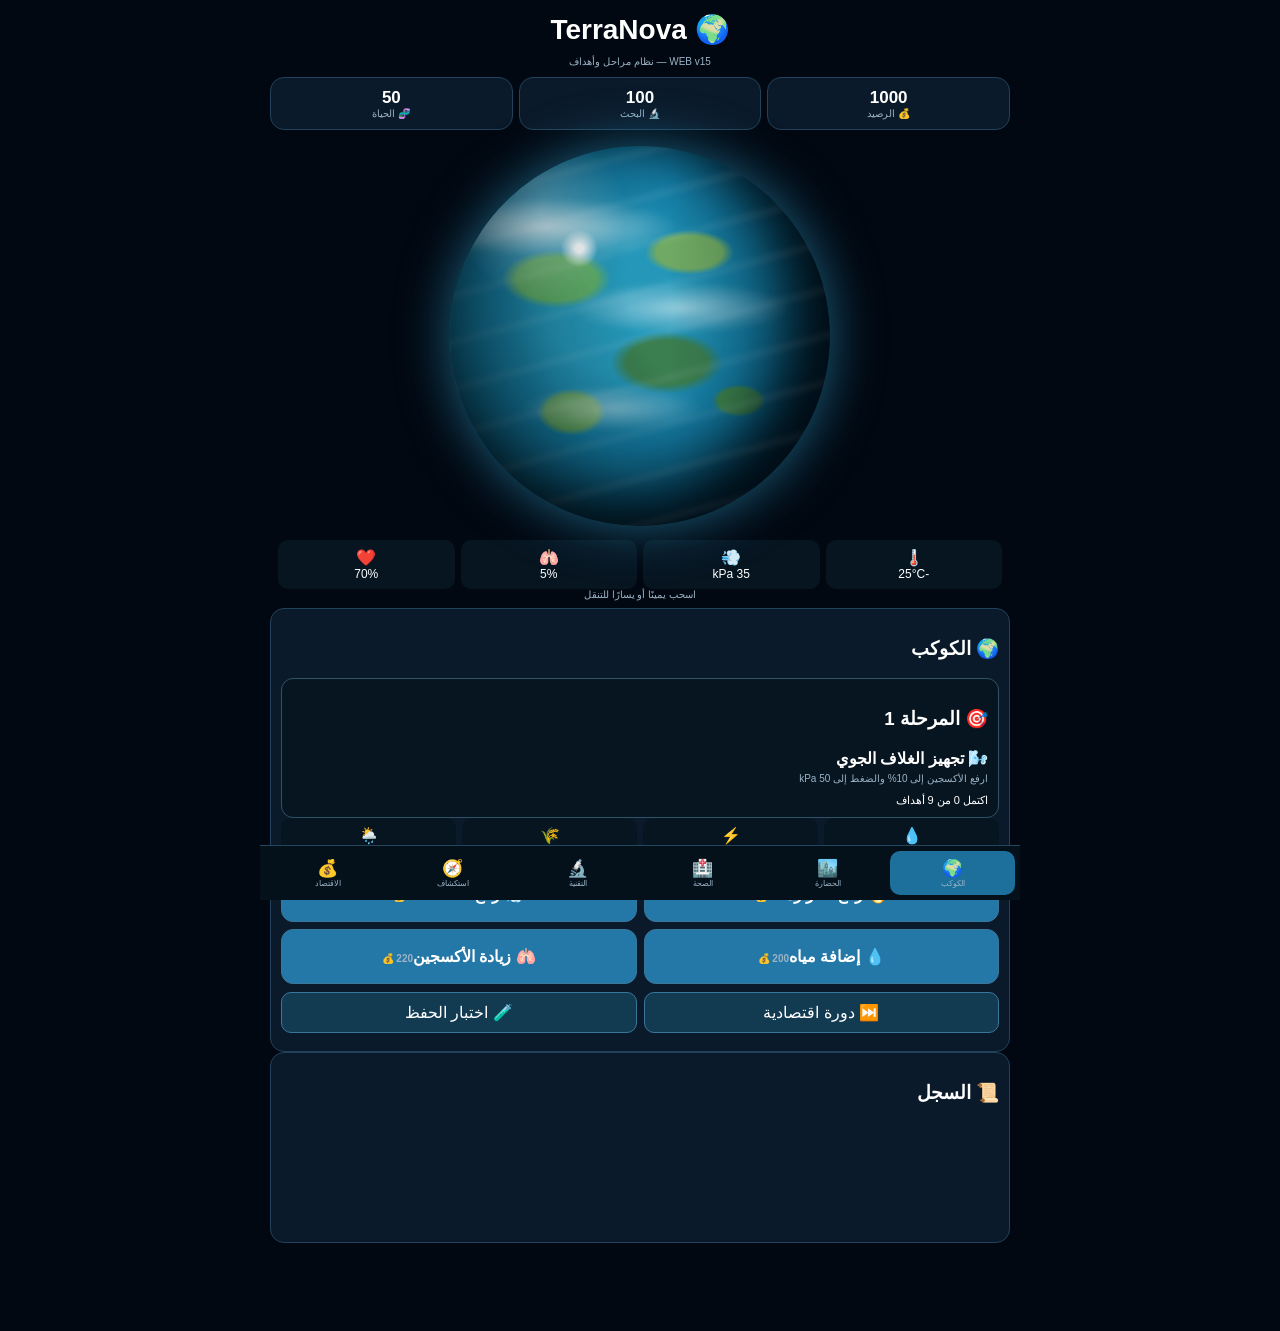
==== commit 7ac80dc2: "feat: add visible progression and objective panel" ====
--- a/index.html
+++ b/index.html
@@ -1 +1 @@
-<!doctype html><html lang="ar" dir="rtl"><head><meta charset="utf-8"><meta name="viewport" content="width=device-width,initial-scale=1,viewport-fit=cover,user-scalable=no"><meta name="theme-color" content="#020811"><title>TerraNova • WEB v14</title><style>*{box-sizing:border-box}html,body{margin:0;background:#020811;color:#fff;font-family:Arial,sans-serif}body{overflow-x:hidden}button{font:inherit;touch-action:manipulation;cursor:pointer}#app{max-width:760px;margin:auto;padding:8px 10px 88px}.top{text-align:center}.top h1{margin:5px;font-size:28px}.top p,.hint,.s,small{color:#9ab3c5;font-size:10px}.stats,.metrics{display:grid;grid-template-columns:repeat(3,1fr);gap:6px}.metrics{grid-template-columns:repeat(4,1fr)}.card,.panel{background:#0b1a2a;border:1px solid #21425a;border-radius:14px;padding:10px}.card{text-align:center}.v{font-size:17px;font-weight:700}.planet-wrap{text-align:center;padding:8px}.planet-real{position:relative;width:min(88vw,380px);height:min(88vw,380px);margin:8px auto 14px;border-radius:50%;overflow:hidden;background:radial-gradient(circle at 34% 27%,rgba(255,255,255,.95) 0 1%,transparent 5%),radial-gradient(ellipse 30% 16% at 28% 35%,#5cae66 0 35%,transparent 48%),radial-gradient(ellipse 24% 12% at 63% 28%,#6eaa61 0 36%,transparent 49%),radial-gradient(ellipse 31% 17% at 57% 57%,#397f4e 0 34%,transparent 48%),radial-gradient(ellipse 19% 13% at 32% 70%,#559b59 0 35%,transparent 48%),radial-gradient(ellipse 15% 9% at 76% 67%,#3b854d 0 35%,transparent 48%),radial-gradient(circle at 43% 43%,#2299bb 0 20%,#117ca4 45%,#075678 72%,#021b2c 100%);box-shadow:inset -68px -42px 85px rgba(0,0,0,.86),inset 18px 12px 42px rgba(255,255,255,.25),0 0 0 2px rgba(96,204,255,.2),0 0 90px rgba(28,157,232,.55);animation:realPlanet 7s ease-in-out infinite alternate}.planet-real:before{content:"";position:absolute;inset:-3%;border-radius:50%;background:radial-gradient(ellipse 45% 10% at 27% 23%,rgba(255,255,255,.62),transparent 72%),radial-gradient(ellipse 38% 9% at 60% 43%,rgba(255,255,255,.5),transparent 72%),radial-gradient(ellipse 32% 8% at 43% 68%,rgba(255,255,255,.4),transparent 72%),repeating-linear-gradient(165deg,transparent 0 19px,rgba(255,255,255,.055) 21px 27px,transparent 29px 45px);filter:blur(2px);mix-blend-mode:screen;pointer-events:none}.planet-real:after{content:"";position:absolute;inset:0;border-radius:50%;background:radial-gradient(circle at 24% 18%,rgba(255,255,255,.25),transparent 20%),radial-gradient(circle at 82% 35%,transparent 0 34%,rgba(0,0,0,.2) 58%,rgba(0,0,0,.75) 100%),linear-gradient(90deg,transparent 58%,rgba(0,0,0,.3));pointer-events:none}@keyframes realPlanet{from{transform:scale(1);filter:saturate(1)}to{transform:scale(1.015);filter:saturate(1.18)}}.planet-layer{position:absolute;inset:0;z-index:30;pointer-events:none}.planet-layer span{position:absolute;transform:translate(-50%,-50%);font-size:25px;line-height:1;filter:drop-shadow(0 2px 4px #000)}.screen{display:none}.screen.active{display:block}.actions{display:grid;grid-template-columns:1fr 1fr;gap:7px}.actions button{border:1px solid #39769b;border-radius:12px;padding:12px 5px;background:#2478a8;color:#fff;font-weight:700;min-height:55px}.actions button:active{transform:scale(.97)}.metric{background:#071521;border-radius:10px;padding:8px;text-align:center}.metric b,.metric span{display:block}.metric span{font-size:12px}.log{height:110px;overflow:auto;font-size:11px;line-height:1.8}.testbar{display:flex;gap:7px;margin:8px 0}.testbar button{flex:1;border:1px solid #39769b;border-radius:10px;padding:10px;background:#123b52;color:#fff}.nav{position:fixed;bottom:0;left:0;right:0;z-index:50;background:#04101a;border-top:1px solid #24465d;display:grid;grid-template-columns:repeat(6,1fr);padding:5px;max-width:760px;margin:auto}.nav button{border:0;background:transparent;color:#9db6c6;border-radius:10px;padding:7px 1px;font-size:17px}.nav button.active{background:#1d709b;color:#fff}.nav small{display:block;font-size:8px}@media(max-width:430px){.metrics{grid-template-columns:1fr 1fr}.nav button{font-size:15px}}</style></head><body><main id="app"><header class="top"><h1>🌍 TerraNova</h1><p>WEB v14 — نسخة المتصفح الموحدة</p></header><div class="stats"><div class="card"><div id="credits" class="v">1000</div><div class="s">💰 الرصيد</div></div><div class="card"><div id="research" class="v">100</div><div class="s">🔬 البحث</div></div><div class="card"><div id="bio" class="v">50</div><div class="s">🧬 الحياة</div></div></div><div id="swipeArea"><section class="planet-wrap"><div id="planet" class="planet-real"><div class="planet-layer"></div></div><div class="metrics"><div class="metric">🌡️<span id="temperature">-25°C</span></div><div class="metric">💨<span id="pressure">35 kPa</span></div><div class="metric">🫁<span id="oxygen">5%</span></div><div class="metric">❤️<span id="health">70%</span></div></div><div class="hint">اسحب يمينًا أو يسارًا للتنقل</div></section><section id="world" class="screen active panel"><h3>🌍 الكوكب</h3><div class="metrics"><div class="metric">💧<span id="water">8</span></div><div class="metric">⚡<span id="energy">50</span></div><div class="metric">🌾<span id="food">30</span></div><div class="metric">🌦️<span id="climate">25%</span></div></div><div class="actions"><button type="button" data-action="heat">🔥 رفع الحرارة<small>120 💰</small></button><button type="button" data-action="pressure">💨 رفع الضغط<small>180 💰</small></button><button type="button" data-action="water">💧 إضافة مياه<small>200 💰</small></button><button type="button" data-action="oxygen">🫁 زيادة الأكسجين<small>220 💰</small></button></div><div class="testbar"><button type="button" data-turn="1">⏭️ دورة اقتصادية</button><button type="button" data-reset="1">🧪 اختبار الحفظ</button></div></section><section id="civil" class="screen panel"><h3>🏙️ الحضارة</h3><div class="metrics"><div class="metric">👥<span id="population">10</span><small>سكان</small></div><div class="metric">🏙️<span id="cities">0</span><small>مدن</small></div><div class="metric">🌱<span id="farms">0</span><small>مزارع</small></div><div class="metric">🧭<span id="explored">1</span><small>مناطق</small></div></div><div class="actions"><button type="button" data-action="city">🏙️ تأسيس مدينة<small>700 💰</small></button><button type="button" data-action="farm">🌱 بناء مزرعة<small>450 💰</small></button></div></section><section id="healthScreen" class="screen panel"><h3>🏥 الصحة والأمراض</h3><div class="metrics"><div class="metric">❤️<span id="health2">70%</span><small>الصحة</small></div><div class="metric">🦠<span id="disease">8%</span><small>الأمراض</small></div><div class="metric">🏥<span id="hospitals">0</span><small>مراكز</small></div><div class="metric">🤒<span id="patients">1</span><small>مرضى</small></div></div><div class="actions"><button type="button" data-action="hospital">🏥 مركز طبي<small>500 💰</small></button><button type="button" data-action="vaccine">💉 لقاح<small>200 🔬</small></button></div></section><section id="tech" class="screen panel"><h3>🔬 التكنولوجيا</h3><div class="metrics"><div class="metric">🔬<span id="research2">100</span></div><div class="metric">🧬<span id="bio2">50</span></div></div><div class="actions"><button type="button" data-action="research">🔬 أبحاث طبية<small>150 🔬</small></button><button type="button" data-action="life">🧬 اكتشاف حياة<small>300 🔬 + 50 🧬</small></button><button type="button" data-action="solar">☀️ محطة شمسية<small>250 💰</small></button></div></section><section id="explore" class="screen panel"><h3>🧭 الاستكشاف</h3><div class="metrics"><div class="metric">🗺️<span id="explored2">1</span></div><div class="metric">⛏️<span id="minerals">20</span></div></div><div class="actions"><button type="button" data-action="explore">🚀 إرسال بعثة<small>250 💰</small></button></div></section><section id="economy" class="screen panel"><h3>💰 الاقتصاد</h3><div class="metrics"><div class="metric">💰<span id="credits2">1000</span></div><div class="metric">📈<span id="income">25</span></div><div class="metric">⛏️<span id="minerals2">20</span></div><div class="metric">🔄<span id="turn">1</span></div></div></section><section class="panel"><h3>📜 السجل</h3><div id="log" class="log"></div></section></div></main><nav class="nav" id="nav"><button type="button" class="active" data-screen="world">🌍<small>الكوكب</small></button><button type="button" data-screen="civil">🏙️<small>الحضارة</small></button><button type="button" data-screen="healthScreen">🏥<small>الصحة</small></button><button type="button" data-screen="tech">🔬<small>التقنية</small></button><button type="button" data-screen="explore">🧭<small>استكشاف</small></button><button type="button" data-screen="economy">💰<small>الاقتصاد</small></button></nav><script src="./game/core.js?v=14"></script></body></html>+<!doctype html><html lang="ar" dir="rtl"><head><meta charset="utf-8"><meta name="viewport" content="width=device-width,initial-scale=1,viewport-fit=cover,user-scalable=no"><meta name="theme-color" content="#020811"><title>TerraNova • WEB v15</title><style>*{box-sizing:border-box}html,body{margin:0;background:#020811;color:#fff;font-family:Arial,sans-serif}body{overflow-x:hidden}button{font:inherit;touch-action:manipulation;cursor:pointer}#app{max-width:760px;margin:auto;padding:8px 10px 88px}.top{text-align:center}.top h1{margin:5px;font-size:28px}.top p,.hint,.s,small{color:#9ab3c5;font-size:10px}.stats,.metrics{display:grid;grid-template-columns:repeat(3,1fr);gap:6px}.metrics{grid-template-columns:repeat(4,1fr)}.card,.panel{background:#0b1a2a;border:1px solid #21425a;border-radius:14px;padding:10px}.card{text-align:center}.v{font-size:17px;font-weight:700}.planet-wrap{text-align:center;padding:8px}.planet-real{position:relative;width:min(88vw,380px);height:min(88vw,380px);margin:8px auto 14px;border-radius:50%;overflow:hidden;background:radial-gradient(circle at 34% 27%,rgba(255,255,255,.95) 0 1%,transparent 5%),radial-gradient(ellipse 30% 16% at 28% 35%,#5cae66 0 35%,transparent 48%),radial-gradient(ellipse 24% 12% at 63% 28%,#6eaa61 0 36%,transparent 49%),radial-gradient(ellipse 31% 17% at 57% 57%,#397f4e 0 34%,transparent 48%),radial-gradient(ellipse 19% 13% at 32% 70%,#559b59 0 35%,transparent 48%),radial-gradient(ellipse 15% 9% at 76% 67%,#3b854d 0 35%,transparent 48%),radial-gradient(circle at 43% 43%,#2299bb 0 20%,#117ca4 45%,#075678 72%,#021b2c 100%);box-shadow:inset -68px -42px 85px rgba(0,0,0,.86),inset 18px 12px 42px rgba(255,255,255,.25),0 0 0 2px rgba(96,204,255,.2),0 0 90px rgba(28,157,232,.55);animation:realPlanet 7s ease-in-out infinite alternate}.planet-real:before{content:"";position:absolute;inset:-3%;border-radius:50%;background:radial-gradient(ellipse 45% 10% at 27% 23%,rgba(255,255,255,.62),transparent 72%),radial-gradient(ellipse 38% 9% at 60% 43%,rgba(255,255,255,.5),transparent 72%),radial-gradient(ellipse 32% 8% at 43% 68%,rgba(255,255,255,.4),transparent 72%),repeating-linear-gradient(165deg,transparent 0 19px,rgba(255,255,255,.055) 21px 27px,transparent 29px 45px);filter:blur(2px);mix-blend-mode:screen;pointer-events:none}.planet-real:after{content:"";position:absolute;inset:0;border-radius:50%;background:radial-gradient(circle at 24% 18%,rgba(255,255,255,.25),transparent 20%),radial-gradient(circle at 82% 35%,transparent 0 34%,rgba(0,0,0,.2) 58%,rgba(0,0,0,.75) 100%),linear-gradient(90deg,transparent 58%,rgba(0,0,0,.3));pointer-events:none}@keyframes realPlanet{from{transform:scale(1);filter:saturate(1)}to{transform:scale(1.015);filter:saturate(1.18)}}.planet-layer{position:absolute;inset:0;z-index:30;pointer-events:none}.planet-layer span{position:absolute;transform:translate(-50%,-50%);font-size:25px;line-height:1;filter:drop-shadow(0 2px 4px #000)}.screen{display:none}.screen.active{display:block}.actions{display:grid;grid-template-columns:1fr 1fr;gap:7px}.actions button{border:1px solid #39769b;border-radius:12px;padding:12px 5px;background:#2478a8;color:#fff;font-weight:700;min-height:55px}.actions button:active{transform:scale(.97)}.metric{background:#071521;border-radius:10px;padding:8px;text-align:center}.metric b,.metric span{display:block}.metric span{font-size:12px}.log{height:110px;overflow:auto;font-size:11px;line-height:1.8}.testbar{display:flex;gap:7px;margin:8px 0}.testbar button{flex:1;border:1px solid #39769b;border-radius:10px;padding:10px;background:#123b52;color:#fff}.objectives{margin-top:8px;border:1px solid #31536a;background:#071521;border-radius:12px;padding:10px;text-align:right}.nav{position:fixed;bottom:0;left:0;right:0;z-index:50;background:#04101a;border-top:1px solid #24465d;display:grid;grid-template-columns:repeat(6,1fr);padding:5px;max-width:760px;margin:auto}.nav button{border:0;background:transparent;color:#9db6c6;border-radius:10px;padding:7px 1px;font-size:17px}.nav button.active{background:#1d709b;color:#fff}.nav small{display:block;font-size:8px}@media(max-width:430px){.metrics{grid-template-columns:1fr 1fr}.nav button{font-size:15px}}</style></head><body><main id="app"><header class="top"><h1>🌍 TerraNova</h1><p>WEB v15 — نظام مراحل وأهداف</p></header><div class="stats"><div class="card"><div id="credits" class="v">1000</div><div class="s">💰 الرصيد</div></div><div class="card"><div id="research" class="v">100</div><div class="s">🔬 البحث</div></div><div class="card"><div id="bio" class="v">50</div><div class="s">🧬 الحياة</div></div></div><div id="swipeArea"><section class="planet-wrap"><div id="planet" class="planet-real"><div class="planet-layer"></div></div><div class="metrics"><div class="metric">🌡️<span id="temperature">-25°C</span></div><div class="metric">💨<span id="pressure">35 kPa</span></div><div class="metric">🫁<span id="oxygen">5%</span></div><div class="metric">❤️<span id="health">70%</span></div></div><div class="hint">اسحب يمينًا أو يسارًا للتنقل</div></section><section id="world" class="screen active panel"><h3>🌍 الكوكب</h3><div id="objectives" class="objectives"></div><div class="metrics"><div class="metric">💧<span id="water">8</span></div><div class="metric">⚡<span id="energy">50</span></div><div class="metric">🌾<span id="food">30</span></div><div class="metric">🌦️<span id="climate">25%</span></div></div><div class="actions"><button type="button" data-action="heat">🔥 رفع الحرارة<small>120 💰</small></button><button type="button" data-action="pressure">💨 رفع الضغط<small>180 💰</small></button><button type="button" data-action="water">💧 إضافة مياه<small>200 💰</small></button><button type="button" data-action="oxygen">🫁 زيادة الأكسجين<small>220 💰</small></button></div><div class="testbar"><button type="button" data-turn="1">⏭️ دورة اقتصادية</button><button type="button" data-reset="1">🧪 اختبار الحفظ</button></div></section><section id="civil" class="screen panel"><h3>🏙️ الحضارة</h3><div class="metrics"><div class="metric">👥<span id="population">10</span><small>سكان</small></div><div class="metric">🏙️<span id="cities">0</span><small>مدن</small></div><div class="metric">🌱<span id="farms">0</span><small>مزارع</small></div><div class="metric">🧭<span id="explored">1</span><small>مناطق</small></div></div><div class="actions"><button type="button" data-action="city">🏙️ تأسيس مدينة<small>700 💰</small></button><button type="button" data-action="farm">🌱 بناء مزرعة<small>450 💰</small></button></div></section><section id="healthScreen" class="screen panel"><h3>🏥 الصحة والأمراض</h3><div class="metrics"><div class="metric">❤️<span id="health2">70%</span><small>الصحة</small></div><div class="metric">🦠<span id="disease">8%</span><small>الأمراض</small></div><div class="metric">🏥<span id="hospitals">0</span><small>مراكز</small></div><div class="metric">🤒<span id="patients">1</span><small>مرضى</small></div></div><div class="actions"><button type="button" data-action="hospital">🏥 مركز طبي<small>500 💰</small></button><button type="button" data-action="vaccine">💉 لقاح<small>200 🔬</small></button></div></section><section id="tech" class="screen panel"><h3>🔬 التكنولوجيا</h3><div class="metrics"><div class="metric">🔬<span id="research2">100</span></div><div class="metric">🧬<span id="bio2">50</span></div></div><div class="actions"><button type="button" data-action="research">🔬 أبحاث طبية<small>150 🔬</small></button><button type="button" data-action="life">🧬 اكتشاف حياة<small>300 🔬 + 50 🧬</small></button><button type="button" data-action="solar">☀️ محطة شمسية<small>250 💰</small></button></div></section><section id="explore" class="screen panel"><h3>🧭 الاستكشاف</h3><div class="metrics"><div class="metric">🗺️<span id="explored2">1</span></div><div class="metric">⛏️<span id="minerals">20</span></div></div><div class="actions"><button type="button" data-action="explore">🚀 إرسال بعثة<small>250 💰</small></button></div></section><section id="economy" class="screen panel"><h3>💰 الاقتصاد</h3><div class="metrics"><div class="metric">💰<span id="credits2">1000</span></div><div class="metric">📈<span id="income">25</span></div><div class="metric">⛏️<span id="minerals2">20</span></div><div class="metric">🔄<span id="turn">1</span></div></div></section><section class="panel"><h3>📜 السجل</h3><div id="log" class="log"></div></section></div></main><nav class="nav" id="nav"><button type="button" class="active" data-screen="world">🌍<small>الكوكب</small></button><button type="button" data-screen="civil">🏙️<small>الحضارة</small></button><button type="button" data-screen="healthScreen">🏥<small>الصحة</small></button><button type="button" data-screen="tech">🔬<small>التقنية</small></button><button type="button" data-screen="explore">🧭<small>استكشاف</small></button><button type="button" data-screen="economy">💰<small>الاقتصاد</small></button></nav><script src="./game/core.js?v=15"></script></body></html>
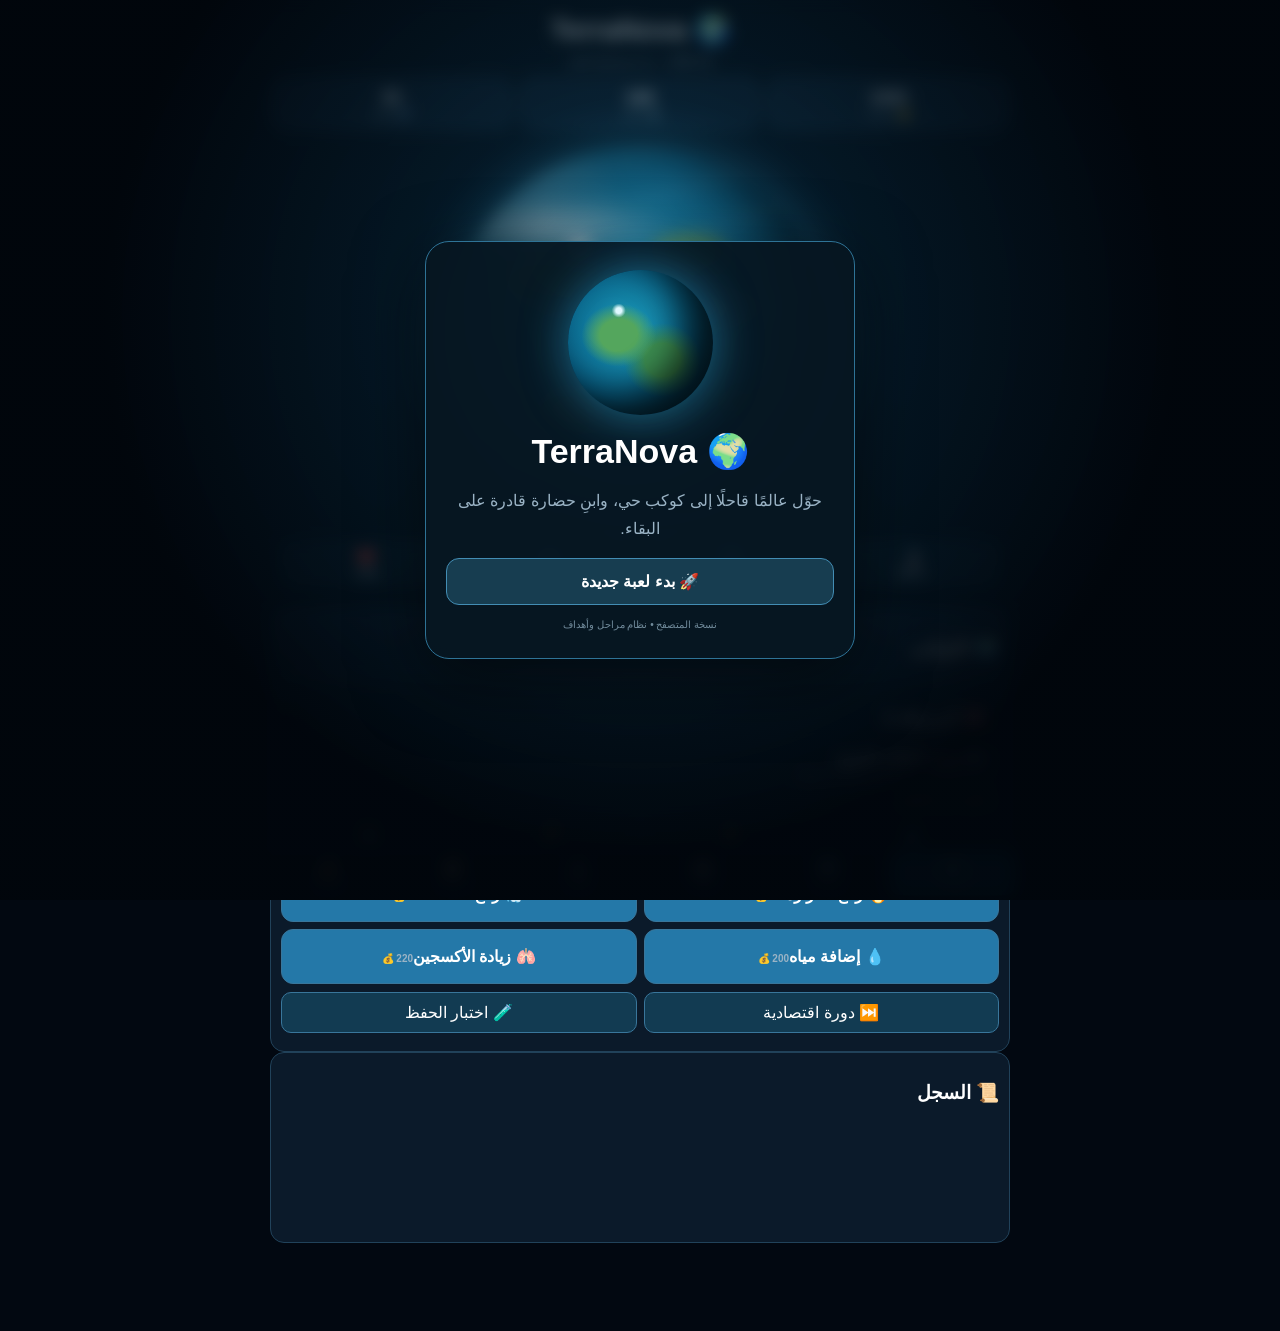
==== commit bec6539e: "feat: launch TerraNova with start and continue screen" ====
--- a/index.html
+++ b/index.html
@@ -1 +1 @@
-<!doctype html><html lang="ar" dir="rtl"><head><meta charset="utf-8"><meta name="viewport" content="width=device-width,initial-scale=1,viewport-fit=cover,user-scalable=no"><meta name="theme-color" content="#020811"><title>TerraNova • WEB v15</title><style>*{box-sizing:border-box}html,body{margin:0;background:#020811;color:#fff;font-family:Arial,sans-serif}body{overflow-x:hidden}button{font:inherit;touch-action:manipulation;cursor:pointer}#app{max-width:760px;margin:auto;padding:8px 10px 88px}.top{text-align:center}.top h1{margin:5px;font-size:28px}.top p,.hint,.s,small{color:#9ab3c5;font-size:10px}.stats,.metrics{display:grid;grid-template-columns:repeat(3,1fr);gap:6px}.metrics{grid-template-columns:repeat(4,1fr)}.card,.panel{background:#0b1a2a;border:1px solid #21425a;border-radius:14px;padding:10px}.card{text-align:center}.v{font-size:17px;font-weight:700}.planet-wrap{text-align:center;padding:8px}.planet-real{position:relative;width:min(88vw,380px);height:min(88vw,380px);margin:8px auto 14px;border-radius:50%;overflow:hidden;background:radial-gradient(circle at 34% 27%,rgba(255,255,255,.95) 0 1%,transparent 5%),radial-gradient(ellipse 30% 16% at 28% 35%,#5cae66 0 35%,transparent 48%),radial-gradient(ellipse 24% 12% at 63% 28%,#6eaa61 0 36%,transparent 49%),radial-gradient(ellipse 31% 17% at 57% 57%,#397f4e 0 34%,transparent 48%),radial-gradient(ellipse 19% 13% at 32% 70%,#559b59 0 35%,transparent 48%),radial-gradient(ellipse 15% 9% at 76% 67%,#3b854d 0 35%,transparent 48%),radial-gradient(circle at 43% 43%,#2299bb 0 20%,#117ca4 45%,#075678 72%,#021b2c 100%);box-shadow:inset -68px -42px 85px rgba(0,0,0,.86),inset 18px 12px 42px rgba(255,255,255,.25),0 0 0 2px rgba(96,204,255,.2),0 0 90px rgba(28,157,232,.55);animation:realPlanet 7s ease-in-out infinite alternate}.planet-real:before{content:"";position:absolute;inset:-3%;border-radius:50%;background:radial-gradient(ellipse 45% 10% at 27% 23%,rgba(255,255,255,.62),transparent 72%),radial-gradient(ellipse 38% 9% at 60% 43%,rgba(255,255,255,.5),transparent 72%),radial-gradient(ellipse 32% 8% at 43% 68%,rgba(255,255,255,.4),transparent 72%),repeating-linear-gradient(165deg,transparent 0 19px,rgba(255,255,255,.055) 21px 27px,transparent 29px 45px);filter:blur(2px);mix-blend-mode:screen;pointer-events:none}.planet-real:after{content:"";position:absolute;inset:0;border-radius:50%;background:radial-gradient(circle at 24% 18%,rgba(255,255,255,.25),transparent 20%),radial-gradient(circle at 82% 35%,transparent 0 34%,rgba(0,0,0,.2) 58%,rgba(0,0,0,.75) 100%),linear-gradient(90deg,transparent 58%,rgba(0,0,0,.3));pointer-events:none}@keyframes realPlanet{from{transform:scale(1);filter:saturate(1)}to{transform:scale(1.015);filter:saturate(1.18)}}.planet-layer{position:absolute;inset:0;z-index:30;pointer-events:none}.planet-layer span{position:absolute;transform:translate(-50%,-50%);font-size:25px;line-height:1;filter:drop-shadow(0 2px 4px #000)}.screen{display:none}.screen.active{display:block}.actions{display:grid;grid-template-columns:1fr 1fr;gap:7px}.actions button{border:1px solid #39769b;border-radius:12px;padding:12px 5px;background:#2478a8;color:#fff;font-weight:700;min-height:55px}.actions button:active{transform:scale(.97)}.metric{background:#071521;border-radius:10px;padding:8px;text-align:center}.metric b,.metric span{display:block}.metric span{font-size:12px}.log{height:110px;overflow:auto;font-size:11px;line-height:1.8}.testbar{display:flex;gap:7px;margin:8px 0}.testbar button{flex:1;border:1px solid #39769b;border-radius:10px;padding:10px;background:#123b52;color:#fff}.objectives{margin-top:8px;border:1px solid #31536a;background:#071521;border-radius:12px;padding:10px;text-align:right}.nav{position:fixed;bottom:0;left:0;right:0;z-index:50;background:#04101a;border-top:1px solid #24465d;display:grid;grid-template-columns:repeat(6,1fr);padding:5px;max-width:760px;margin:auto}.nav button{border:0;background:transparent;color:#9db6c6;border-radius:10px;padding:7px 1px;font-size:17px}.nav button.active{background:#1d709b;color:#fff}.nav small{display:block;font-size:8px}@media(max-width:430px){.metrics{grid-template-columns:1fr 1fr}.nav button{font-size:15px}}</style></head><body><main id="app"><header class="top"><h1>🌍 TerraNova</h1><p>WEB v15 — نظام مراحل وأهداف</p></header><div class="stats"><div class="card"><div id="credits" class="v">1000</div><div class="s">💰 الرصيد</div></div><div class="card"><div id="research" class="v">100</div><div class="s">🔬 البحث</div></div><div class="card"><div id="bio" class="v">50</div><div class="s">🧬 الحياة</div></div></div><div id="swipeArea"><section class="planet-wrap"><div id="planet" class="planet-real"><div class="planet-layer"></div></div><div class="metrics"><div class="metric">🌡️<span id="temperature">-25°C</span></div><div class="metric">💨<span id="pressure">35 kPa</span></div><div class="metric">🫁<span id="oxygen">5%</span></div><div class="metric">❤️<span id="health">70%</span></div></div><div class="hint">اسحب يمينًا أو يسارًا للتنقل</div></section><section id="world" class="screen active panel"><h3>🌍 الكوكب</h3><div id="objectives" class="objectives"></div><div class="metrics"><div class="metric">💧<span id="water">8</span></div><div class="metric">⚡<span id="energy">50</span></div><div class="metric">🌾<span id="food">30</span></div><div class="metric">🌦️<span id="climate">25%</span></div></div><div class="actions"><button type="button" data-action="heat">🔥 رفع الحرارة<small>120 💰</small></button><button type="button" data-action="pressure">💨 رفع الضغط<small>180 💰</small></button><button type="button" data-action="water">💧 إضافة مياه<small>200 💰</small></button><button type="button" data-action="oxygen">🫁 زيادة الأكسجين<small>220 💰</small></button></div><div class="testbar"><button type="button" data-turn="1">⏭️ دورة اقتصادية</button><button type="button" data-reset="1">🧪 اختبار الحفظ</button></div></section><section id="civil" class="screen panel"><h3>🏙️ الحضارة</h3><div class="metrics"><div class="metric">👥<span id="population">10</span><small>سكان</small></div><div class="metric">🏙️<span id="cities">0</span><small>مدن</small></div><div class="metric">🌱<span id="farms">0</span><small>مزارع</small></div><div class="metric">🧭<span id="explored">1</span><small>مناطق</small></div></div><div class="actions"><button type="button" data-action="city">🏙️ تأسيس مدينة<small>700 💰</small></button><button type="button" data-action="farm">🌱 بناء مزرعة<small>450 💰</small></button></div></section><section id="healthScreen" class="screen panel"><h3>🏥 الصحة والأمراض</h3><div class="metrics"><div class="metric">❤️<span id="health2">70%</span><small>الصحة</small></div><div class="metric">🦠<span id="disease">8%</span><small>الأمراض</small></div><div class="metric">🏥<span id="hospitals">0</span><small>مراكز</small></div><div class="metric">🤒<span id="patients">1</span><small>مرضى</small></div></div><div class="actions"><button type="button" data-action="hospital">🏥 مركز طبي<small>500 💰</small></button><button type="button" data-action="vaccine">💉 لقاح<small>200 🔬</small></button></div></section><section id="tech" class="screen panel"><h3>🔬 التكنولوجيا</h3><div class="metrics"><div class="metric">🔬<span id="research2">100</span></div><div class="metric">🧬<span id="bio2">50</span></div></div><div class="actions"><button type="button" data-action="research">🔬 أبحاث طبية<small>150 🔬</small></button><button type="button" data-action="life">🧬 اكتشاف حياة<small>300 🔬 + 50 🧬</small></button><button type="button" data-action="solar">☀️ محطة شمسية<small>250 💰</small></button></div></section><section id="explore" class="screen panel"><h3>🧭 الاستكشاف</h3><div class="metrics"><div class="metric">🗺️<span id="explored2">1</span></div><div class="metric">⛏️<span id="minerals">20</span></div></div><div class="actions"><button type="button" data-action="explore">🚀 إرسال بعثة<small>250 💰</small></button></div></section><section id="economy" class="screen panel"><h3>💰 الاقتصاد</h3><div class="metrics"><div class="metric">💰<span id="credits2">1000</span></div><div class="metric">📈<span id="income">25</span></div><div class="metric">⛏️<span id="minerals2">20</span></div><div class="metric">🔄<span id="turn">1</span></div></div></section><section class="panel"><h3>📜 السجل</h3><div id="log" class="log"></div></section></div></main><nav class="nav" id="nav"><button type="button" class="active" data-screen="world">🌍<small>الكوكب</small></button><button type="button" data-screen="civil">🏙️<small>الحضارة</small></button><button type="button" data-screen="healthScreen">🏥<small>الصحة</small></button><button type="button" data-screen="tech">🔬<small>التقنية</small></button><button type="button" data-screen="explore">🧭<small>استكشاف</small></button><button type="button" data-screen="economy">💰<small>الاقتصاد</small></button></nav><script src="./game/core.js?v=15"></script></body></html>+<!doctype html><html lang="ar" dir="rtl"><head><meta charset="utf-8"><meta name="viewport" content="width=device-width,initial-scale=1,viewport-fit=cover,user-scalable=no"><meta name="theme-color" content="#020811"><title>TerraNova • WEB v16</title><style>*{box-sizing:border-box}html,body{margin:0;background:#020811;color:#fff;font-family:Arial,sans-serif}body{overflow-x:hidden}button{font:inherit;touch-action:manipulation;cursor:pointer}#app{max-width:760px;margin:auto;padding:8px 10px 88px}.top{text-align:center}.top h1{margin:5px;font-size:28px}.top p,.hint,.s,small{color:#9ab3c5;font-size:10px}.stats,.metrics{display:grid;grid-template-columns:repeat(3,1fr);gap:6px}.metrics{grid-template-columns:repeat(4,1fr)}.card,.panel{background:#0b1a2a;border:1px solid #21425a;border-radius:14px;padding:10px}.card{text-align:center}.v{font-size:17px;font-weight:700}.planet-wrap{text-align:center;padding:8px}.planet-real{position:relative;width:min(88vw,380px);height:min(88vw,380px);margin:8px auto 14px;border-radius:50%;overflow:hidden;background:radial-gradient(circle at 34% 27%,rgba(255,255,255,.95) 0 1%,transparent 5%),radial-gradient(ellipse 30% 16% at 28% 35%,#5cae66 0 35%,transparent 48%),radial-gradient(ellipse 24% 12% at 63% 28%,#6eaa61 0 36%,transparent 49%),radial-gradient(ellipse 31% 17% at 57% 57%,#397f4e 0 34%,transparent 48%),radial-gradient(ellipse 19% 13% at 32% 70%,#559b59 0 35%,transparent 48%),radial-gradient(ellipse 15% 9% at 76% 67%,#3b854d 0 35%,transparent 48%),radial-gradient(circle at 43% 43%,#2299bb 0 20%,#117ca4 45%,#075678 72%,#021b2c 100%);box-shadow:inset -68px -42px 85px rgba(0,0,0,.86),inset 18px 12px 42px rgba(255,255,255,.25),0 0 0 2px rgba(96,204,255,.2),0 0 90px rgba(28,157,232,.55);animation:realPlanet 7s ease-in-out infinite alternate}.planet-real:before{content:"";position:absolute;inset:-3%;border-radius:50%;background:radial-gradient(ellipse 45% 10% at 27% 23%,rgba(255,255,255,.62),transparent 72%),radial-gradient(ellipse 38% 9% at 60% 43%,rgba(255,255,255,.5),transparent 72%),radial-gradient(ellipse 32% 8% at 43% 68%,rgba(255,255,255,.4),transparent 72%),repeating-linear-gradient(165deg,transparent 0 19px,rgba(255,255,255,.055) 21px 27px,transparent 29px 45px);filter:blur(2px);mix-blend-mode:screen;pointer-events:none}.planet-real:after{content:"";position:absolute;inset:0;border-radius:50%;background:radial-gradient(circle at 24% 18%,rgba(255,255,255,.25),transparent 20%),radial-gradient(circle at 82% 35%,transparent 0 34%,rgba(0,0,0,.2) 58%,rgba(0,0,0,.75) 100%),linear-gradient(90deg,transparent 58%,rgba(0,0,0,.3));pointer-events:none}@keyframes realPlanet{from{transform:scale(1);filter:saturate(1)}to{transform:scale(1.015);filter:saturate(1.18)}}.planet-layer{position:absolute;inset:0;z-index:30;pointer-events:none}.planet-layer span{position:absolute;transform:translate(-50%,-50%);font-size:25px;line-height:1;filter:drop-shadow(0 2px 4px #000)}.screen{display:none}.screen.active{display:block}.actions{display:grid;grid-template-columns:1fr 1fr;gap:7px}.actions button{border:1px solid #39769b;border-radius:12px;padding:12px 5px;background:#2478a8;color:#fff;font-weight:700;min-height:55px}.actions button:active{transform:scale(.97)}.metric{background:#071521;border-radius:10px;padding:8px;text-align:center}.metric b,.metric span{display:block}.metric span{font-size:12px}.log{height:110px;overflow:auto;font-size:11px;line-height:1.8}.testbar{display:flex;gap:7px;margin:8px 0}.testbar button{flex:1;border:1px solid #39769b;border-radius:10px;padding:10px;background:#123b52;color:#fff}.objectives{margin-top:8px;border:1px solid #31536a;background:#071521;border-radius:12px;padding:10px;text-align:right}.nav{position:fixed;bottom:0;left:0;right:0;z-index:50;background:#04101a;border-top:1px solid #24465d;display:grid;grid-template-columns:repeat(6,1fr);padding:5px;max-width:760px;margin:auto}.nav button{border:0;background:transparent;color:#9db6c6;border-radius:10px;padding:7px 1px;font-size:17px}.nav button.active{background:#1d709b;color:#fff}.nav small{display:block;font-size:8px}@media(max-width:430px){.metrics{grid-template-columns:1fr 1fr}.nav button{font-size:15px}}</style></head><body><main id="app"><header class="top"><h1>🌍 TerraNova</h1><p>WEB v16 — بداية واستكمال اللعبة</p></header><div class="stats"><div class="card"><div id="credits" class="v">1000</div><div class="s">💰 الرصيد</div></div><div class="card"><div id="research" class="v">100</div><div class="s">🔬 البحث</div></div><div class="card"><div id="bio" class="v">50</div><div class="s">🧬 الحياة</div></div></div><div id="swipeArea"><section class="planet-wrap"><div id="planet" class="planet-real"><div class="planet-layer"></div></div><div class="metrics"><div class="metric">🌡️<span id="temperature">-25°C</span></div><div class="metric">💨<span id="pressure">35 kPa</span></div><div class="metric">🫁<span id="oxygen">5%</span></div><div class="metric">❤️<span id="health">70%</span></div></div><div class="hint">اسحب يمينًا أو يسارًا للتنقل</div></section><section id="world" class="screen active panel"><h3>🌍 الكوكب</h3><div id="objectives" class="objectives"></div><div class="metrics"><div class="metric">💧<span id="water">8</span></div><div class="metric">⚡<span id="energy">50</span></div><div class="metric">🌾<span id="food">30</span></div><div class="metric">🌦️<span id="climate">25%</span></div></div><div class="actions"><button type="button" data-action="heat">🔥 رفع الحرارة<small>120 💰</small></button><button type="button" data-action="pressure">💨 رفع الضغط<small>180 💰</small></button><button type="button" data-action="water">💧 إضافة مياه<small>200 💰</small></button><button type="button" data-action="oxygen">🫁 زيادة الأكسجين<small>220 💰</small></button></div><div class="testbar"><button type="button" data-turn="1">⏭️ دورة اقتصادية</button><button type="button" data-reset="1">🧪 اختبار الحفظ</button></div></section><section id="civil" class="screen panel"><h3>🏙️ الحضارة</h3><div class="metrics"><div class="metric">👥<span id="population">10</span><small>سكان</small></div><div class="metric">🏙️<span id="cities">0</span><small>مدن</small></div><div class="metric">🌱<span id="farms">0</span><small>مزارع</small></div><div class="metric">🧭<span id="explored">1</span><small>مناطق</small></div></div><div class="actions"><button type="button" data-action="city">🏙️ تأسيس مدينة<small>700 💰</small></button><button type="button" data-action="farm">🌱 بناء مزرعة<small>450 💰</small></button></div></section><section id="healthScreen" class="screen panel"><h3>🏥 الصحة والأمراض</h3><div class="metrics"><div class="metric">❤️<span id="health2">70%</span><small>الصحة</small></div><div class="metric">🦠<span id="disease">8%</span><small>الأمراض</small></div><div class="metric">🏥<span id="hospitals">0</span><small>مراكز</small></div><div class="metric">🤒<span id="patients">1</span><small>مرضى</small></div></div><div class="actions"><button type="button" data-action="hospital">🏥 مركز طبي<small>500 💰</small></button><button type="button" data-action="vaccine">💉 لقاح<small>200 🔬</small></button></div></section><section id="tech" class="screen panel"><h3>🔬 التكنولوجيا</h3><div class="metrics"><div class="metric">🔬<span id="research2">100</span></div><div class="metric">🧬<span id="bio2">50</span></div></div><div class="actions"><button type="button" data-action="research">🔬 أبحاث طبية<small>150 🔬</small></button><button type="button" data-action="life">🧬 اكتشاف حياة<small>300 🔬 + 50 🧬</small></button><button type="button" data-action="solar">☀️ محطة شمسية<small>250 💰</small></button></div></section><section id="explore" class="screen panel"><h3>🧭 الاستكشاف</h3><div class="metrics"><div class="metric">🗺️<span id="explored2">1</span></div><div class="metric">⛏️<span id="minerals">20</span></div></div><div class="actions"><button type="button" data-action="explore">🚀 إرسال بعثة<small>250 💰</small></button></div></section><section id="economy" class="screen panel"><h3>💰 الاقتصاد</h3><div class="metrics"><div class="metric">💰<span id="credits2">1000</span></div><div class="metric">📈<span id="income">25</span></div><div class="metric">⛏️<span id="minerals2">20</span></div><div class="metric">🔄<span id="turn">1</span></div></div></section><section class="panel"><h3>📜 السجل</h3><div id="log" class="log"></div></section></div></main><nav class="nav" id="nav"><button type="button" class="active" data-screen="world">🌍<small>الكوكب</small></button><button type="button" data-screen="civil">🏙️<small>الحضارة</small></button><button type="button" data-screen="healthScreen">🏥<small>الصحة</small></button><button type="button" data-screen="tech">🔬<small>التقنية</small></button><button type="button" data-screen="explore">🧭<small>استكشاف</small></button><button type="button" data-screen="economy">💰<small>الاقتصاد</small></button></nav><script src="./game/core.js?v=16"></script><script src="./game/start-screen.js?v=16"></script></body></html>
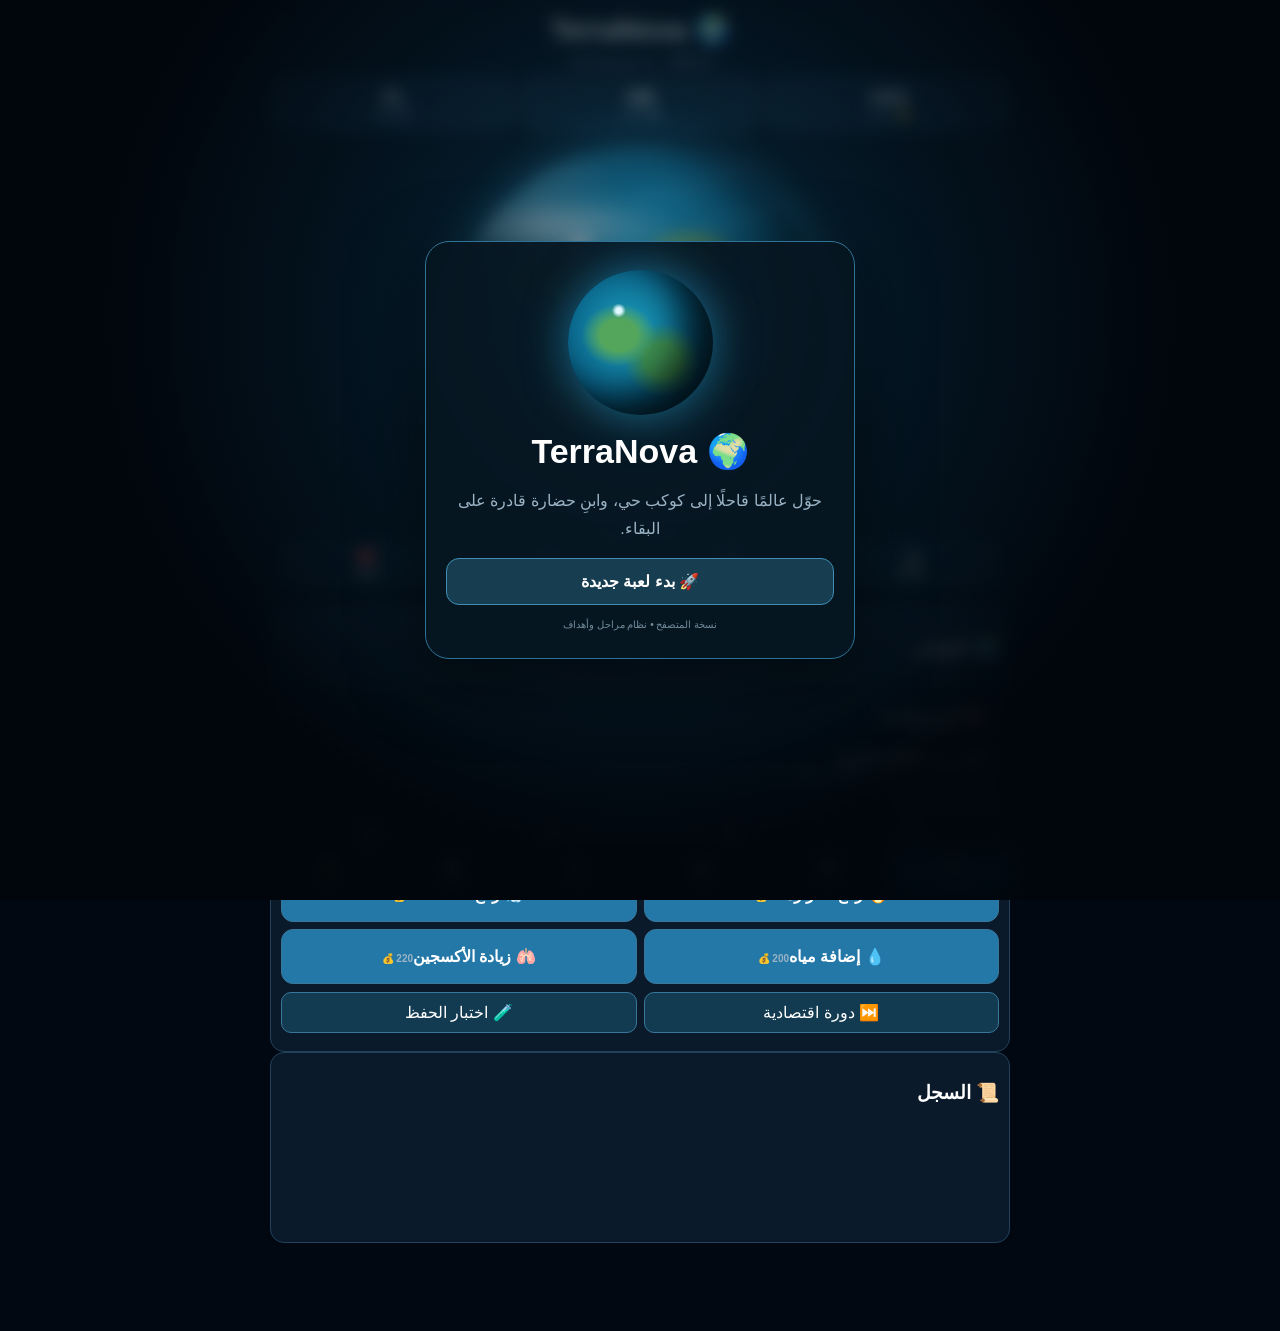
==== commit b67d74b3: "fix: actually load live random events in web game" ====
--- a/index.html
+++ b/index.html
@@ -1 +1 @@
-<!doctype html><html lang="ar" dir="rtl"><head><meta charset="utf-8"><meta name="viewport" content="width=device-width,initial-scale=1,viewport-fit=cover,user-scalable=no"><meta name="theme-color" content="#020811"><title>TerraNova • WEB v16</title><style>*{box-sizing:border-box}html,body{margin:0;background:#020811;color:#fff;font-family:Arial,sans-serif}body{overflow-x:hidden}button{font:inherit;touch-action:manipulation;cursor:pointer}#app{max-width:760px;margin:auto;padding:8px 10px 88px}.top{text-align:center}.top h1{margin:5px;font-size:28px}.top p,.hint,.s,small{color:#9ab3c5;font-size:10px}.stats,.metrics{display:grid;grid-template-columns:repeat(3,1fr);gap:6px}.metrics{grid-template-columns:repeat(4,1fr)}.card,.panel{background:#0b1a2a;border:1px solid #21425a;border-radius:14px;padding:10px}.card{text-align:center}.v{font-size:17px;font-weight:700}.planet-wrap{text-align:center;padding:8px}.planet-real{position:relative;width:min(88vw,380px);height:min(88vw,380px);margin:8px auto 14px;border-radius:50%;overflow:hidden;background:radial-gradient(circle at 34% 27%,rgba(255,255,255,.95) 0 1%,transparent 5%),radial-gradient(ellipse 30% 16% at 28% 35%,#5cae66 0 35%,transparent 48%),radial-gradient(ellipse 24% 12% at 63% 28%,#6eaa61 0 36%,transparent 49%),radial-gradient(ellipse 31% 17% at 57% 57%,#397f4e 0 34%,transparent 48%),radial-gradient(ellipse 19% 13% at 32% 70%,#559b59 0 35%,transparent 48%),radial-gradient(ellipse 15% 9% at 76% 67%,#3b854d 0 35%,transparent 48%),radial-gradient(circle at 43% 43%,#2299bb 0 20%,#117ca4 45%,#075678 72%,#021b2c 100%);box-shadow:inset -68px -42px 85px rgba(0,0,0,.86),inset 18px 12px 42px rgba(255,255,255,.25),0 0 0 2px rgba(96,204,255,.2),0 0 90px rgba(28,157,232,.55);animation:realPlanet 7s ease-in-out infinite alternate}.planet-real:before{content:"";position:absolute;inset:-3%;border-radius:50%;background:radial-gradient(ellipse 45% 10% at 27% 23%,rgba(255,255,255,.62),transparent 72%),radial-gradient(ellipse 38% 9% at 60% 43%,rgba(255,255,255,.5),transparent 72%),radial-gradient(ellipse 32% 8% at 43% 68%,rgba(255,255,255,.4),transparent 72%),repeating-linear-gradient(165deg,transparent 0 19px,rgba(255,255,255,.055) 21px 27px,transparent 29px 45px);filter:blur(2px);mix-blend-mode:screen;pointer-events:none}.planet-real:after{content:"";position:absolute;inset:0;border-radius:50%;background:radial-gradient(circle at 24% 18%,rgba(255,255,255,.25),transparent 20%),radial-gradient(circle at 82% 35%,transparent 0 34%,rgba(0,0,0,.2) 58%,rgba(0,0,0,.75) 100%),linear-gradient(90deg,transparent 58%,rgba(0,0,0,.3));pointer-events:none}@keyframes realPlanet{from{transform:scale(1);filter:saturate(1)}to{transform:scale(1.015);filter:saturate(1.18)}}.planet-layer{position:absolute;inset:0;z-index:30;pointer-events:none}.planet-layer span{position:absolute;transform:translate(-50%,-50%);font-size:25px;line-height:1;filter:drop-shadow(0 2px 4px #000)}.screen{display:none}.screen.active{display:block}.actions{display:grid;grid-template-columns:1fr 1fr;gap:7px}.actions button{border:1px solid #39769b;border-radius:12px;padding:12px 5px;background:#2478a8;color:#fff;font-weight:700;min-height:55px}.actions button:active{transform:scale(.97)}.metric{background:#071521;border-radius:10px;padding:8px;text-align:center}.metric b,.metric span{display:block}.metric span{font-size:12px}.log{height:110px;overflow:auto;font-size:11px;line-height:1.8}.testbar{display:flex;gap:7px;margin:8px 0}.testbar button{flex:1;border:1px solid #39769b;border-radius:10px;padding:10px;background:#123b52;color:#fff}.objectives{margin-top:8px;border:1px solid #31536a;background:#071521;border-radius:12px;padding:10px;text-align:right}.nav{position:fixed;bottom:0;left:0;right:0;z-index:50;background:#04101a;border-top:1px solid #24465d;display:grid;grid-template-columns:repeat(6,1fr);padding:5px;max-width:760px;margin:auto}.nav button{border:0;background:transparent;color:#9db6c6;border-radius:10px;padding:7px 1px;font-size:17px}.nav button.active{background:#1d709b;color:#fff}.nav small{display:block;font-size:8px}@media(max-width:430px){.metrics{grid-template-columns:1fr 1fr}.nav button{font-size:15px}}</style></head><body><main id="app"><header class="top"><h1>🌍 TerraNova</h1><p>WEB v16 — بداية واستكمال اللعبة</p></header><div class="stats"><div class="card"><div id="credits" class="v">1000</div><div class="s">💰 الرصيد</div></div><div class="card"><div id="research" class="v">100</div><div class="s">🔬 البحث</div></div><div class="card"><div id="bio" class="v">50</div><div class="s">🧬 الحياة</div></div></div><div id="swipeArea"><section class="planet-wrap"><div id="planet" class="planet-real"><div class="planet-layer"></div></div><div class="metrics"><div class="metric">🌡️<span id="temperature">-25°C</span></div><div class="metric">💨<span id="pressure">35 kPa</span></div><div class="metric">🫁<span id="oxygen">5%</span></div><div class="metric">❤️<span id="health">70%</span></div></div><div class="hint">اسحب يمينًا أو يسارًا للتنقل</div></section><section id="world" class="screen active panel"><h3>🌍 الكوكب</h3><div id="objectives" class="objectives"></div><div class="metrics"><div class="metric">💧<span id="water">8</span></div><div class="metric">⚡<span id="energy">50</span></div><div class="metric">🌾<span id="food">30</span></div><div class="metric">🌦️<span id="climate">25%</span></div></div><div class="actions"><button type="button" data-action="heat">🔥 رفع الحرارة<small>120 💰</small></button><button type="button" data-action="pressure">💨 رفع الضغط<small>180 💰</small></button><button type="button" data-action="water">💧 إضافة مياه<small>200 💰</small></button><button type="button" data-action="oxygen">🫁 زيادة الأكسجين<small>220 💰</small></button></div><div class="testbar"><button type="button" data-turn="1">⏭️ دورة اقتصادية</button><button type="button" data-reset="1">🧪 اختبار الحفظ</button></div></section><section id="civil" class="screen panel"><h3>🏙️ الحضارة</h3><div class="metrics"><div class="metric">👥<span id="population">10</span><small>سكان</small></div><div class="metric">🏙️<span id="cities">0</span><small>مدن</small></div><div class="metric">🌱<span id="farms">0</span><small>مزارع</small></div><div class="metric">🧭<span id="explored">1</span><small>مناطق</small></div></div><div class="actions"><button type="button" data-action="city">🏙️ تأسيس مدينة<small>700 💰</small></button><button type="button" data-action="farm">🌱 بناء مزرعة<small>450 💰</small></button></div></section><section id="healthScreen" class="screen panel"><h3>🏥 الصحة والأمراض</h3><div class="metrics"><div class="metric">❤️<span id="health2">70%</span><small>الصحة</small></div><div class="metric">🦠<span id="disease">8%</span><small>الأمراض</small></div><div class="metric">🏥<span id="hospitals">0</span><small>مراكز</small></div><div class="metric">🤒<span id="patients">1</span><small>مرضى</small></div></div><div class="actions"><button type="button" data-action="hospital">🏥 مركز طبي<small>500 💰</small></button><button type="button" data-action="vaccine">💉 لقاح<small>200 🔬</small></button></div></section><section id="tech" class="screen panel"><h3>🔬 التكنولوجيا</h3><div class="metrics"><div class="metric">🔬<span id="research2">100</span></div><div class="metric">🧬<span id="bio2">50</span></div></div><div class="actions"><button type="button" data-action="research">🔬 أبحاث طبية<small>150 🔬</small></button><button type="button" data-action="life">🧬 اكتشاف حياة<small>300 🔬 + 50 🧬</small></button><button type="button" data-action="solar">☀️ محطة شمسية<small>250 💰</small></button></div></section><section id="explore" class="screen panel"><h3>🧭 الاستكشاف</h3><div class="metrics"><div class="metric">🗺️<span id="explored2">1</span></div><div class="metric">⛏️<span id="minerals">20</span></div></div><div class="actions"><button type="button" data-action="explore">🚀 إرسال بعثة<small>250 💰</small></button></div></section><section id="economy" class="screen panel"><h3>💰 الاقتصاد</h3><div class="metrics"><div class="metric">💰<span id="credits2">1000</span></div><div class="metric">📈<span id="income">25</span></div><div class="metric">⛏️<span id="minerals2">20</span></div><div class="metric">🔄<span id="turn">1</span></div></div></section><section class="panel"><h3>📜 السجل</h3><div id="log" class="log"></div></section></div></main><nav class="nav" id="nav"><button type="button" class="active" data-screen="world">🌍<small>الكوكب</small></button><button type="button" data-screen="civil">🏙️<small>الحضارة</small></button><button type="button" data-screen="healthScreen">🏥<small>الصحة</small></button><button type="button" data-screen="tech">🔬<small>التقنية</small></button><button type="button" data-screen="explore">🧭<small>استكشاف</small></button><button type="button" data-screen="economy">💰<small>الاقتصاد</small></button></nav><script src="./game/core.js?v=16"></script><script src="./game/start-screen.js?v=16"></script></body></html>+<!doctype html><html lang="ar" dir="rtl"><head><meta charset="utf-8"><meta name="viewport" content="width=device-width,initial-scale=1,viewport-fit=cover,user-scalable=no"><meta name="theme-color" content="#020811"><title>TerraNova • WEB v18</title><style>*{box-sizing:border-box}html,body{margin:0;background:#020811;color:#fff;font-family:Arial,sans-serif}body{overflow-x:hidden}button{font:inherit;touch-action:manipulation;cursor:pointer}#app{max-width:760px;margin:auto;padding:8px 10px 88px}.top{text-align:center}.top h1{margin:5px;font-size:28px}.top p,.hint,.s,small{color:#9ab3c5;font-size:10px}.stats,.metrics{display:grid;grid-template-columns:repeat(3,1fr);gap:6px}.metrics{grid-template-columns:repeat(4,1fr)}.card,.panel{background:#0b1a2a;border:1px solid #21425a;border-radius:14px;padding:10px}.card{text-align:center}.v{font-size:17px;font-weight:700}.planet-wrap{text-align:center;padding:8px}.planet-real{position:relative;width:min(88vw,380px);height:min(88vw,380px);margin:8px auto 14px;border-radius:50%;overflow:hidden;background:radial-gradient(circle at 34% 27%,rgba(255,255,255,.95) 0 1%,transparent 5%),radial-gradient(ellipse 30% 16% at 28% 35%,#5cae66 0 35%,transparent 48%),radial-gradient(ellipse 24% 12% at 63% 28%,#6eaa61 0 36%,transparent 49%),radial-gradient(ellipse 31% 17% at 57% 57%,#397f4e 0 34%,transparent 48%),radial-gradient(ellipse 19% 13% at 32% 70%,#559b59 0 35%,transparent 48%),radial-gradient(ellipse 15% 9% at 76% 67%,#3b854d 0 35%,transparent 48%),radial-gradient(circle at 43% 43%,#2299bb 0 20%,#117ca4 45%,#075678 72%,#021b2c 100%);box-shadow:inset -68px -42px 85px rgba(0,0,0,.86),inset 18px 12px 42px rgba(255,255,255,.25),0 0 0 2px rgba(96,204,255,.2),0 0 90px rgba(28,157,232,.55);animation:realPlanet 7s ease-in-out infinite alternate}.planet-real:before{content:"";position:absolute;inset:-3%;border-radius:50%;background:radial-gradient(ellipse 45% 10% at 27% 23%,rgba(255,255,255,.62),transparent 72%),radial-gradient(ellipse 38% 9% at 60% 43%,rgba(255,255,255,.5),transparent 72%),radial-gradient(ellipse 32% 8% at 43% 68%,rgba(255,255,255,.4),transparent 72%),repeating-linear-gradient(165deg,transparent 0 19px,rgba(255,255,255,.055) 21px 27px,transparent 29px 45px);filter:blur(2px);mix-blend-mode:screen;pointer-events:none}.planet-real:after{content:"";position:absolute;inset:0;border-radius:50%;background:radial-gradient(circle at 24% 18%,rgba(255,255,255,.25),transparent 20%),radial-gradient(circle at 82% 35%,transparent 0 34%,rgba(0,0,0,.2) 58%,rgba(0,0,0,.75) 100%),linear-gradient(90deg,transparent 58%,rgba(0,0,0,.3));pointer-events:none}@keyframes realPlanet{from{transform:scale(1);filter:saturate(1)}to{transform:scale(1.015);filter:saturate(1.18)}}.planet-layer{position:absolute;inset:0;z-index:30;pointer-events:none}.planet-layer span{position:absolute;transform:translate(-50%,-50%);font-size:25px;line-height:1;filter:drop-shadow(0 2px 4px #000)}.screen{display:none}.screen.active{display:block}.actions{display:grid;grid-template-columns:1fr 1fr;gap:7px}.actions button{border:1px solid #39769b;border-radius:12px;padding:12px 5px;background:#2478a8;color:#fff;font-weight:700;min-height:55px}.actions button:active{transform:scale(.97)}.metric{background:#071521;border-radius:10px;padding:8px;text-align:center}.metric b,.metric span{display:block}.metric span{font-size:12px}.log{height:110px;overflow:auto;font-size:11px;line-height:1.8}.testbar{display:flex;gap:7px;margin:8px 0}.testbar button{flex:1;border:1px solid #39769b;border-radius:10px;padding:10px;background:#123b52;color:#fff}.objectives{margin-top:8px;border:1px solid #31536a;background:#071521;border-radius:12px;padding:10px;text-align:right}.nav{position:fixed;bottom:0;left:0;right:0;z-index:50;background:#04101a;border-top:1px solid #24465d;display:grid;grid-template-columns:repeat(6,1fr);padding:5px;max-width:760px;margin:auto}.nav button{border:0;background:transparent;color:#9db6c6;border-radius:10px;padding:7px 1px;font-size:17px}.nav button.active{background:#1d709b;color:#fff}.nav small{display:block;font-size:8px}@media(max-width:430px){.metrics{grid-template-columns:1fr 1fr}.nav button{font-size:15px}}</style></head><body><main id="app"><header class="top"><h1>🌍 TerraNova</h1><p>WEB v18 — بداية واستكمال اللعبة</p></header><div class="stats"><div class="card"><div id="credits" class="v">1000</div><div class="s">💰 الرصيد</div></div><div class="card"><div id="research" class="v">100</div><div class="s">🔬 البحث</div></div><div class="card"><div id="bio" class="v">50</div><div class="s">🧬 الحياة</div></div></div><div id="swipeArea"><section class="planet-wrap"><div id="planet" class="planet-real"><div class="planet-layer"></div></div><div class="metrics"><div class="metric">🌡️<span id="temperature">-25°C</span></div><div class="metric">💨<span id="pressure">35 kPa</span></div><div class="metric">🫁<span id="oxygen">5%</span></div><div class="metric">❤️<span id="health">70%</span></div></div><div class="hint">اسحب يمينًا أو يسارًا للتنقل</div></section><section id="world" class="screen active panel"><h3>🌍 الكوكب</h3><div id="objectives" class="objectives"></div><div class="metrics"><div class="metric">💧<span id="water">8</span></div><div class="metric">⚡<span id="energy">50</span></div><div class="metric">🌾<span id="food">30</span></div><div class="metric">🌦️<span id="climate">25%</span></div></div><div class="actions"><button type="button" data-action="heat">🔥 رفع الحرارة<small>120 💰</small></button><button type="button" data-action="pressure">💨 رفع الضغط<small>180 💰</small></button><button type="button" data-action="water">💧 إضافة مياه<small>200 💰</small></button><button type="button" data-action="oxygen">🫁 زيادة الأكسجين<small>220 💰</small></button></div><div class="testbar"><button type="button" data-turn="1">⏭️ دورة اقتصادية</button><button type="button" data-reset="1">🧪 اختبار الحفظ</button></div></section><section id="civil" class="screen panel"><h3>🏙️ الحضارة</h3><div class="metrics"><div class="metric">👥<span id="population">10</span><small>سكان</small></div><div class="metric">🏙️<span id="cities">0</span><small>مدن</small></div><div class="metric">🌱<span id="farms">0</span><small>مزارع</small></div><div class="metric">🧭<span id="explored">1</span><small>مناطق</small></div></div><div class="actions"><button type="button" data-action="city">🏙️ تأسيس مدينة<small>700 💰</small></button><button type="button" data-action="farm">🌱 بناء مزرعة<small>450 💰</small></button></div></section><section id="healthScreen" class="screen panel"><h3>🏥 الصحة والأمراض</h3><div class="metrics"><div class="metric">❤️<span id="health2">70%</span><small>الصحة</small></div><div class="metric">🦠<span id="disease">8%</span><small>الأمراض</small></div><div class="metric">🏥<span id="hospitals">0</span><small>مراكز</small></div><div class="metric">🤒<span id="patients">1</span><small>مرضى</small></div></div><div class="actions"><button type="button" data-action="hospital">🏥 مركز طبي<small>500 💰</small></button><button type="button" data-action="vaccine">💉 لقاح<small>200 🔬</small></button></div></section><section id="tech" class="screen panel"><h3>🔬 التكنولوجيا</h3><div class="metrics"><div class="metric">🔬<span id="research2">100</span></div><div class="metric">🧬<span id="bio2">50</span></div></div><div class="actions"><button type="button" data-action="research">🔬 أبحاث طبية<small>150 🔬</small></button><button type="button" data-action="life">🧬 اكتشاف حياة<small>300 🔬 + 50 🧬</small></button><button type="button" data-action="solar">☀️ محطة شمسية<small>250 💰</small></button></div></section><section id="explore" class="screen panel"><h3>🧭 الاستكشاف</h3><div class="metrics"><div class="metric">🗺️<span id="explored2">1</span></div><div class="metric">⛏️<span id="minerals">20</span></div></div><div class="actions"><button type="button" data-action="explore">🚀 إرسال بعثة<small>250 💰</small></button></div></section><section id="economy" class="screen panel"><h3>💰 الاقتصاد</h3><div class="metrics"><div class="metric">💰<span id="credits2">1000</span></div><div class="metric">📈<span id="income">25</span></div><div class="metric">⛏️<span id="minerals2">20</span></div><div class="metric">🔄<span id="turn">1</span></div></div></section><section class="panel"><h3>📜 السجل</h3><div id="log" class="log"></div></section></div></main><nav class="nav" id="nav"><button type="button" class="active" data-screen="world">🌍<small>الكوكب</small></button><button type="button" data-screen="civil">🏙️<small>الحضارة</small></button><button type="button" data-screen="healthScreen">🏥<small>الصحة</small></button><button type="button" data-screen="tech">🔬<small>التقنية</small></button><button type="button" data-screen="explore">🧭<small>استكشاف</small></button><button type="button" data-screen="economy">💰<small>الاقتصاد</small></button></nav><script src="./game/core.js?v=18"></script><script src="./game/events-live.js?v=18"></script><script src="./game/start-screen.js?v=18"></script></body></html>
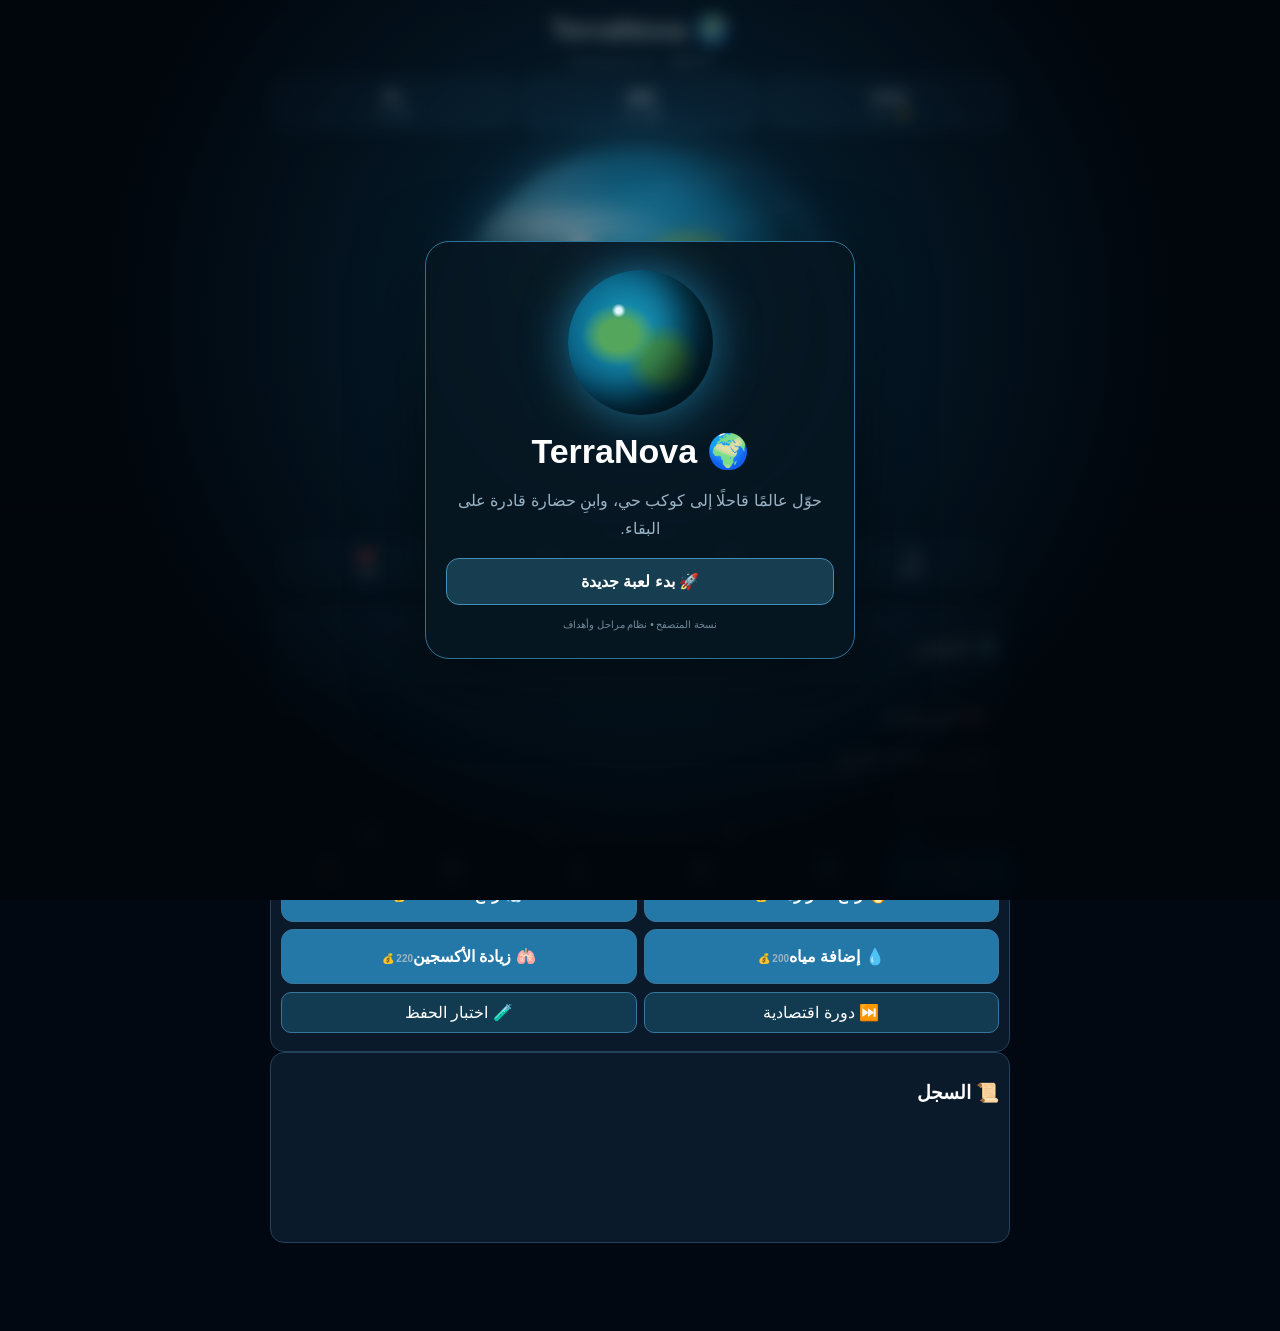
==== commit bb3f03d7: "feat: load functional technology tree" ====
--- a/index.html
+++ b/index.html
@@ -1 +1 @@
-<!doctype html><html lang="ar" dir="rtl"><head><meta charset="utf-8"><meta name="viewport" content="width=device-width,initial-scale=1,viewport-fit=cover,user-scalable=no"><meta name="theme-color" content="#020811"><title>TerraNova • WEB v18</title><style>*{box-sizing:border-box}html,body{margin:0;background:#020811;color:#fff;font-family:Arial,sans-serif}body{overflow-x:hidden}button{font:inherit;touch-action:manipulation;cursor:pointer}#app{max-width:760px;margin:auto;padding:8px 10px 88px}.top{text-align:center}.top h1{margin:5px;font-size:28px}.top p,.hint,.s,small{color:#9ab3c5;font-size:10px}.stats,.metrics{display:grid;grid-template-columns:repeat(3,1fr);gap:6px}.metrics{grid-template-columns:repeat(4,1fr)}.card,.panel{background:#0b1a2a;border:1px solid #21425a;border-radius:14px;padding:10px}.card{text-align:center}.v{font-size:17px;font-weight:700}.planet-wrap{text-align:center;padding:8px}.planet-real{position:relative;width:min(88vw,380px);height:min(88vw,380px);margin:8px auto 14px;border-radius:50%;overflow:hidden;background:radial-gradient(circle at 34% 27%,rgba(255,255,255,.95) 0 1%,transparent 5%),radial-gradient(ellipse 30% 16% at 28% 35%,#5cae66 0 35%,transparent 48%),radial-gradient(ellipse 24% 12% at 63% 28%,#6eaa61 0 36%,transparent 49%),radial-gradient(ellipse 31% 17% at 57% 57%,#397f4e 0 34%,transparent 48%),radial-gradient(ellipse 19% 13% at 32% 70%,#559b59 0 35%,transparent 48%),radial-gradient(ellipse 15% 9% at 76% 67%,#3b854d 0 35%,transparent 48%),radial-gradient(circle at 43% 43%,#2299bb 0 20%,#117ca4 45%,#075678 72%,#021b2c 100%);box-shadow:inset -68px -42px 85px rgba(0,0,0,.86),inset 18px 12px 42px rgba(255,255,255,.25),0 0 0 2px rgba(96,204,255,.2),0 0 90px rgba(28,157,232,.55);animation:realPlanet 7s ease-in-out infinite alternate}.planet-real:before{content:"";position:absolute;inset:-3%;border-radius:50%;background:radial-gradient(ellipse 45% 10% at 27% 23%,rgba(255,255,255,.62),transparent 72%),radial-gradient(ellipse 38% 9% at 60% 43%,rgba(255,255,255,.5),transparent 72%),radial-gradient(ellipse 32% 8% at 43% 68%,rgba(255,255,255,.4),transparent 72%),repeating-linear-gradient(165deg,transparent 0 19px,rgba(255,255,255,.055) 21px 27px,transparent 29px 45px);filter:blur(2px);mix-blend-mode:screen;pointer-events:none}.planet-real:after{content:"";position:absolute;inset:0;border-radius:50%;background:radial-gradient(circle at 24% 18%,rgba(255,255,255,.25),transparent 20%),radial-gradient(circle at 82% 35%,transparent 0 34%,rgba(0,0,0,.2) 58%,rgba(0,0,0,.75) 100%),linear-gradient(90deg,transparent 58%,rgba(0,0,0,.3));pointer-events:none}@keyframes realPlanet{from{transform:scale(1);filter:saturate(1)}to{transform:scale(1.015);filter:saturate(1.18)}}.planet-layer{position:absolute;inset:0;z-index:30;pointer-events:none}.planet-layer span{position:absolute;transform:translate(-50%,-50%);font-size:25px;line-height:1;filter:drop-shadow(0 2px 4px #000)}.screen{display:none}.screen.active{display:block}.actions{display:grid;grid-template-columns:1fr 1fr;gap:7px}.actions button{border:1px solid #39769b;border-radius:12px;padding:12px 5px;background:#2478a8;color:#fff;font-weight:700;min-height:55px}.actions button:active{transform:scale(.97)}.metric{background:#071521;border-radius:10px;padding:8px;text-align:center}.metric b,.metric span{display:block}.metric span{font-size:12px}.log{height:110px;overflow:auto;font-size:11px;line-height:1.8}.testbar{display:flex;gap:7px;margin:8px 0}.testbar button{flex:1;border:1px solid #39769b;border-radius:10px;padding:10px;background:#123b52;color:#fff}.objectives{margin-top:8px;border:1px solid #31536a;background:#071521;border-radius:12px;padding:10px;text-align:right}.nav{position:fixed;bottom:0;left:0;right:0;z-index:50;background:#04101a;border-top:1px solid #24465d;display:grid;grid-template-columns:repeat(6,1fr);padding:5px;max-width:760px;margin:auto}.nav button{border:0;background:transparent;color:#9db6c6;border-radius:10px;padding:7px 1px;font-size:17px}.nav button.active{background:#1d709b;color:#fff}.nav small{display:block;font-size:8px}@media(max-width:430px){.metrics{grid-template-columns:1fr 1fr}.nav button{font-size:15px}}</style></head><body><main id="app"><header class="top"><h1>🌍 TerraNova</h1><p>WEB v18 — بداية واستكمال اللعبة</p></header><div class="stats"><div class="card"><div id="credits" class="v">1000</div><div class="s">💰 الرصيد</div></div><div class="card"><div id="research" class="v">100</div><div class="s">🔬 البحث</div></div><div class="card"><div id="bio" class="v">50</div><div class="s">🧬 الحياة</div></div></div><div id="swipeArea"><section class="planet-wrap"><div id="planet" class="planet-real"><div class="planet-layer"></div></div><div class="metrics"><div class="metric">🌡️<span id="temperature">-25°C</span></div><div class="metric">💨<span id="pressure">35 kPa</span></div><div class="metric">🫁<span id="oxygen">5%</span></div><div class="metric">❤️<span id="health">70%</span></div></div><div class="hint">اسحب يمينًا أو يسارًا للتنقل</div></section><section id="world" class="screen active panel"><h3>🌍 الكوكب</h3><div id="objectives" class="objectives"></div><div class="metrics"><div class="metric">💧<span id="water">8</span></div><div class="metric">⚡<span id="energy">50</span></div><div class="metric">🌾<span id="food">30</span></div><div class="metric">🌦️<span id="climate">25%</span></div></div><div class="actions"><button type="button" data-action="heat">🔥 رفع الحرارة<small>120 💰</small></button><button type="button" data-action="pressure">💨 رفع الضغط<small>180 💰</small></button><button type="button" data-action="water">💧 إضافة مياه<small>200 💰</small></button><button type="button" data-action="oxygen">🫁 زيادة الأكسجين<small>220 💰</small></button></div><div class="testbar"><button type="button" data-turn="1">⏭️ دورة اقتصادية</button><button type="button" data-reset="1">🧪 اختبار الحفظ</button></div></section><section id="civil" class="screen panel"><h3>🏙️ الحضارة</h3><div class="metrics"><div class="metric">👥<span id="population">10</span><small>سكان</small></div><div class="metric">🏙️<span id="cities">0</span><small>مدن</small></div><div class="metric">🌱<span id="farms">0</span><small>مزارع</small></div><div class="metric">🧭<span id="explored">1</span><small>مناطق</small></div></div><div class="actions"><button type="button" data-action="city">🏙️ تأسيس مدينة<small>700 💰</small></button><button type="button" data-action="farm">🌱 بناء مزرعة<small>450 💰</small></button></div></section><section id="healthScreen" class="screen panel"><h3>🏥 الصحة والأمراض</h3><div class="metrics"><div class="metric">❤️<span id="health2">70%</span><small>الصحة</small></div><div class="metric">🦠<span id="disease">8%</span><small>الأمراض</small></div><div class="metric">🏥<span id="hospitals">0</span><small>مراكز</small></div><div class="metric">🤒<span id="patients">1</span><small>مرضى</small></div></div><div class="actions"><button type="button" data-action="hospital">🏥 مركز طبي<small>500 💰</small></button><button type="button" data-action="vaccine">💉 لقاح<small>200 🔬</small></button></div></section><section id="tech" class="screen panel"><h3>🔬 التكنولوجيا</h3><div class="metrics"><div class="metric">🔬<span id="research2">100</span></div><div class="metric">🧬<span id="bio2">50</span></div></div><div class="actions"><button type="button" data-action="research">🔬 أبحاث طبية<small>150 🔬</small></button><button type="button" data-action="life">🧬 اكتشاف حياة<small>300 🔬 + 50 🧬</small></button><button type="button" data-action="solar">☀️ محطة شمسية<small>250 💰</small></button></div></section><section id="explore" class="screen panel"><h3>🧭 الاستكشاف</h3><div class="metrics"><div class="metric">🗺️<span id="explored2">1</span></div><div class="metric">⛏️<span id="minerals">20</span></div></div><div class="actions"><button type="button" data-action="explore">🚀 إرسال بعثة<small>250 💰</small></button></div></section><section id="economy" class="screen panel"><h3>💰 الاقتصاد</h3><div class="metrics"><div class="metric">💰<span id="credits2">1000</span></div><div class="metric">📈<span id="income">25</span></div><div class="metric">⛏️<span id="minerals2">20</span></div><div class="metric">🔄<span id="turn">1</span></div></div></section><section class="panel"><h3>📜 السجل</h3><div id="log" class="log"></div></section></div></main><nav class="nav" id="nav"><button type="button" class="active" data-screen="world">🌍<small>الكوكب</small></button><button type="button" data-screen="civil">🏙️<small>الحضارة</small></button><button type="button" data-screen="healthScreen">🏥<small>الصحة</small></button><button type="button" data-screen="tech">🔬<small>التقنية</small></button><button type="button" data-screen="explore">🧭<small>استكشاف</small></button><button type="button" data-screen="economy">💰<small>الاقتصاد</small></button></nav><script src="./game/core.js?v=18"></script><script src="./game/events-live.js?v=18"></script><script src="./game/start-screen.js?v=18"></script></body></html>+<!doctype html><html lang="ar" dir="rtl"><head><meta charset="utf-8"><meta name="viewport" content="width=device-width,initial-scale=1,viewport-fit=cover,user-scalable=no"><meta name="theme-color" content="#020811"><title>TerraNova • WEB v19</title><style>*{box-sizing:border-box}html,body{margin:0;background:#020811;color:#fff;font-family:Arial,sans-serif}body{overflow-x:hidden}button{font:inherit;touch-action:manipulation;cursor:pointer}#app{max-width:760px;margin:auto;padding:8px 10px 88px}.top{text-align:center}.top h1{margin:5px;font-size:28px}.top p,.hint,.s,small{color:#9ab3c5;font-size:10px}.stats,.metrics{display:grid;grid-template-columns:repeat(3,1fr);gap:6px}.metrics{grid-template-columns:repeat(4,1fr)}.card,.panel{background:#0b1a2a;border:1px solid #21425a;border-radius:14px;padding:10px}.card{text-align:center}.v{font-size:17px;font-weight:700}.planet-wrap{text-align:center;padding:8px}.planet-real{position:relative;width:min(88vw,380px);height:min(88vw,380px);margin:8px auto 14px;border-radius:50%;overflow:hidden;background:radial-gradient(circle at 34% 27%,rgba(255,255,255,.95) 0 1%,transparent 5%),radial-gradient(ellipse 30% 16% at 28% 35%,#5cae66 0 35%,transparent 48%),radial-gradient(ellipse 24% 12% at 63% 28%,#6eaa61 0 36%,transparent 49%),radial-gradient(ellipse 31% 17% at 57% 57%,#397f4e 0 34%,transparent 48%),radial-gradient(ellipse 19% 13% at 32% 70%,#559b59 0 35%,transparent 48%),radial-gradient(ellipse 15% 9% at 76% 67%,#3b854d 0 35%,transparent 48%),radial-gradient(circle at 43% 43%,#2299bb 0 20%,#117ca4 45%,#075678 72%,#021b2c 100%);box-shadow:inset -68px -42px 85px rgba(0,0,0,.86),inset 18px 12px 42px rgba(255,255,255,.25),0 0 0 2px rgba(96,204,255,.2),0 0 90px rgba(28,157,232,.55);animation:realPlanet 7s ease-in-out infinite alternate}.planet-real:before{content:"";position:absolute;inset:-3%;border-radius:50%;background:radial-gradient(ellipse 45% 10% at 27% 23%,rgba(255,255,255,.62),transparent 72%),radial-gradient(ellipse 38% 9% at 60% 43%,rgba(255,255,255,.5),transparent 72%),radial-gradient(ellipse 32% 8% at 43% 68%,rgba(255,255,255,.4),transparent 72%),repeating-linear-gradient(165deg,transparent 0 19px,rgba(255,255,255,.055) 21px 27px,transparent 29px 45px);filter:blur(2px);mix-blend-mode:screen;pointer-events:none}.planet-real:after{content:"";position:absolute;inset:0;border-radius:50%;background:radial-gradient(circle at 24% 18%,rgba(255,255,255,.25),transparent 20%),radial-gradient(circle at 82% 35%,transparent 0 34%,rgba(0,0,0,.2) 58%,rgba(0,0,0,.75) 100%),linear-gradient(90deg,transparent 58%,rgba(0,0,0,.3));pointer-events:none}@keyframes realPlanet{from{transform:scale(1);filter:saturate(1)}to{transform:scale(1.015);filter:saturate(1.18)}}.planet-layer{position:absolute;inset:0;z-index:30;pointer-events:none}.planet-layer span{position:absolute;transform:translate(-50%,-50%);font-size:25px;line-height:1;filter:drop-shadow(0 2px 4px #000)}.screen{display:none}.screen.active{display:block}.actions{display:grid;grid-template-columns:1fr 1fr;gap:7px}.actions button{border:1px solid #39769b;border-radius:12px;padding:12px 5px;background:#2478a8;color:#fff;font-weight:700;min-height:55px}.actions button:active{transform:scale(.97)}.actions button:disabled{opacity:.45;cursor:not-allowed}.metric{background:#071521;border-radius:10px;padding:8px;text-align:center}.metric b,.metric span{display:block}.metric span{font-size:12px}.log{height:110px;overflow:auto;font-size:11px;line-height:1.8}.testbar{display:flex;gap:7px;margin:8px 0}.testbar button{flex:1;border:1px solid #39769b;border-radius:10px;padding:10px;background:#123b52;color:#fff}.objectives{margin-top:8px;border:1px solid #31536a;background:#071521;border-radius:12px;padding:10px;text-align:right}.tech-tree{margin-top:10px}.tech-grid{display:grid;grid-template-columns:1fr 1fr;gap:8px}.tech-node{background:#071521;border:1px solid #31536a;border-radius:12px;padding:9px}.tech-node.done{border-color:#43b97b}.tech-node.locked{opacity:.6}.tech-title{font-weight:700;margin-bottom:5px}.tech-desc{font-size:10px;color:#b8cad5;min-height:28px}.tech-node button{width:100%;margin-top:7px;padding:8px;border:0;border-radius:9px;background:#237eaa;color:#fff}.tech-node button:disabled{opacity:.45}.nav{position:fixed;bottom:0;left:0;right:0;z-index:50;background:#04101a;border-top:1px solid #24465d;display:grid;grid-template-columns:repeat(6,1fr);padding:5px;max-width:760px;margin:auto}.nav button{border:0;background:transparent;color:#9db6c6;border-radius:10px;padding:7px 1px;font-size:17px}.nav button.active{background:#1d709b;color:#fff}.nav small{display:block;font-size:8px}@media(max-width:430px){.metrics{grid-template-columns:1fr 1fr}.tech-grid{grid-template-columns:1fr}.nav button{font-size:15px}}</style></head><body><main id="app"><header class="top"><h1>🌍 TerraNova</h1><p>WEB v19 — بداية واستكمال اللعبة</p></header><div class="stats"><div class="card"><div id="credits" class="v">1000</div><div class="s">💰 الرصيد</div></div><div class="card"><div id="research" class="v">100</div><div class="s">🔬 البحث</div></div><div class="card"><div id="bio" class="v">50</div><div class="s">🧬 الحياة</div></div></div><div id="swipeArea"><section class="planet-wrap"><div id="planet" class="planet-real"><div class="planet-layer"></div></div><div class="metrics"><div class="metric">🌡️<span id="temperature">-25°C</span></div><div class="metric">💨<span id="pressure">35 kPa</span></div><div class="metric">🫁<span id="oxygen">5%</span></div><div class="metric">❤️<span id="health">70%</span></div></div><div class="hint">اسحب يمينًا أو يسارًا للتنقل</div></section><section id="world" class="screen active panel"><h3>🌍 الكوكب</h3><div id="objectives" class="objectives"></div><div class="metrics"><div class="metric">💧<span id="water">8</span></div><div class="metric">⚡<span id="energy">50</span></div><div class="metric">🌾<span id="food">30</span></div><div class="metric">🌦️<span id="climate">25%</span></div></div><div class="actions"><button type="button" data-action="heat">🔥 رفع الحرارة<small>120 💰</small></button><button type="button" data-action="pressure">💨 رفع الضغط<small>180 💰</small></button><button type="button" data-action="water">💧 إضافة مياه<small>200 💰</small></button><button type="button" data-action="oxygen">🫁 زيادة الأكسجين<small>220 💰</small></button></div><div class="testbar"><button type="button" data-turn="1">⏭️ دورة اقتصادية</button><button type="button" data-reset="1">🧪 اختبار الحفظ</button></div></section><section id="civil" class="screen panel"><h3>🏙️ الحضارة</h3><div class="metrics"><div class="metric">👥<span id="population">10</span><small>سكان</small></div><div class="metric">🏙️<span id="cities">0</span><small>مدن</small></div><div class="metric">🌱<span id="farms">0</span><small>مزارع</small></div><div class="metric">🧭<span id="explored">1</span><small>مناطق</small></div></div><div class="actions"><button type="button" data-action="city">🏙️ تأسيس مدينة<small>700 💰</small></button><button type="button" data-action="farm">🌱 بناء مزرعة<small>450 💰</small></button></div></section><section id="healthScreen" class="screen panel"><h3>🏥 الصحة والأمراض</h3><div class="metrics"><div class="metric">❤️<span id="health2">70%</span><small>الصحة</small></div><div class="metric">🦠<span id="disease">8%</span><small>الأمراض</small></div><div class="metric">🏥<span id="hospitals">0</span><small>مراكز</small></div><div class="metric">🤒<span id="patients">1</span><small>مرضى</small></div></div><div class="actions"><button type="button" data-action="hospital">🏥 مركز طبي<small>500 💰</small></button><button type="button" data-action="vaccine">💉 لقاح<small>200 🔬</small></button></div></section><section id="tech" class="screen panel"><h3>🔬 التكنولوجيا</h3><div class="metrics"><div class="metric">🔬<span id="research2">100</span></div><div class="metric">🧬<span id="bio2">50</span></div></div><div class="actions"><button type="button" data-action="research">🔬 أبحاث طبية<small>150 🔬</small></button><button type="button" data-action="life">🧬 اكتشاف حياة<small>300 🔬 + 50 🧬</small></button><button type="button" data-action="solar">☀️ محطة شمسية<small>250 💰</small></button></div></section><section id="explore" class="screen panel"><h3>🧭 الاستكشاف</h3><div class="metrics"><div class="metric">🗺️<span id="explored2">1</span></div><div class="metric">⛏️<span id="minerals">20</span></div></div><div class="actions"><button type="button" data-action="explore">🚀 إرسال بعثة<small>250 💰</small></button></div></section><section id="economy" class="screen panel"><h3>💰 الاقتصاد</h3><div class="metrics"><div class="metric">💰<span id="credits2">1000</span></div><div class="metric">📈<span id="income">25</span></div><div class="metric">⛏️<span id="minerals2">20</span></div><div class="metric">🔄<span id="turn">1</span></div></div></section><section class="panel"><h3>📜 السجل</h3><div id="log" class="log"></div></section></div></main><nav class="nav" id="nav"><button type="button" class="active" data-screen="world">🌍<small>الكوكب</small></button><button type="button" data-screen="civil">🏙️<small>الحضارة</small></button><button type="button" data-screen="healthScreen">🏥<small>الصحة</small></button><button type="button" data-screen="tech">🔬<small>التقنية</small></button><button type="button" data-screen="explore">🧭<small>استكشاف</small></button><button type="button" data-screen="economy">💰<small>الاقتصاد</small></button></nav><script src="./game/core.js?v=19"></script><script src="./game/events-live.js?v=19"></script><script src="./game/start-screen.js?v=19"></script><script src="./game/tech-tree.js?v=19"></script></body></html>
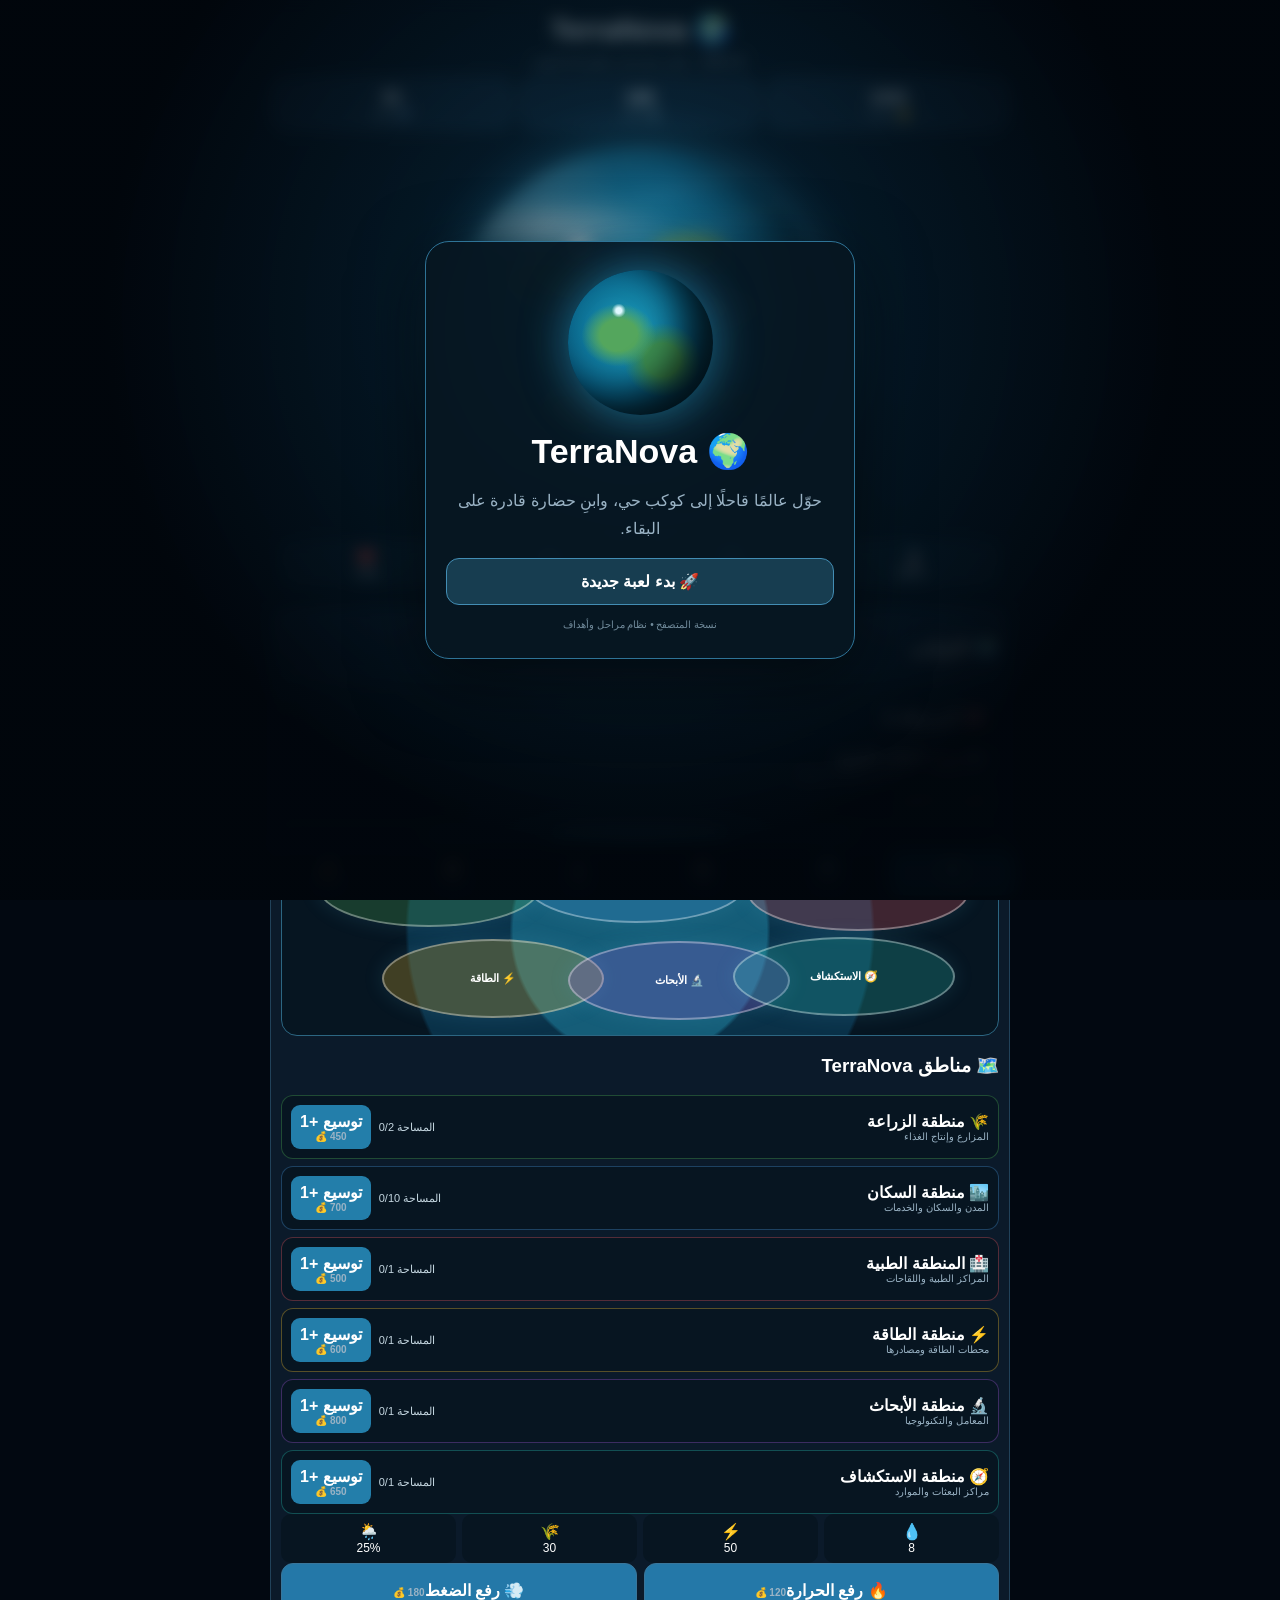
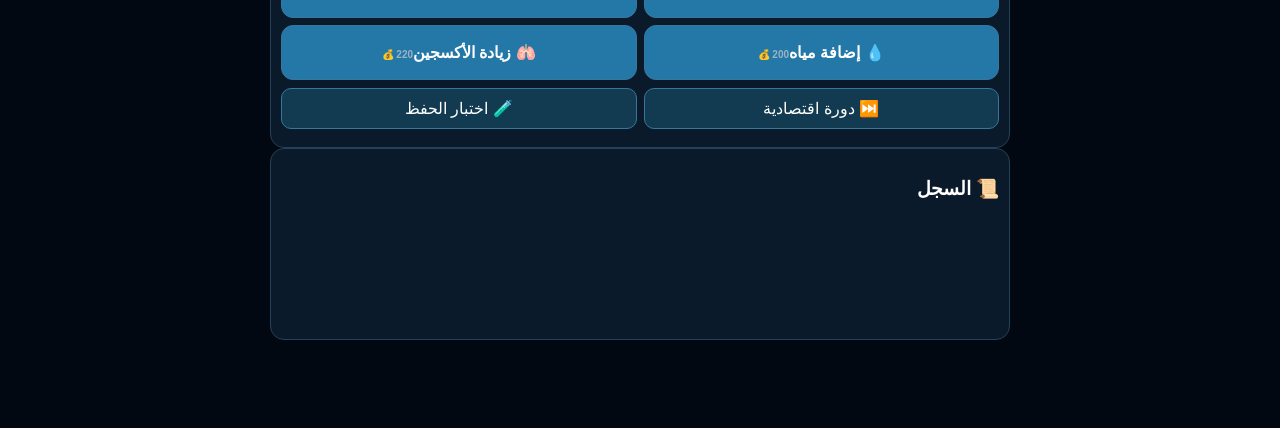
==== commit 8397c682: "feat: add expandable planet regions UI" ====
--- a/index.html
+++ b/index.html
@@ -1 +1 @@
-<!doctype html><html lang="ar" dir="rtl"><head><meta charset="utf-8"><meta name="viewport" content="width=device-width,initial-scale=1,viewport-fit=cover,user-scalable=no"><meta name="theme-color" content="#020811"><title>TerraNova • WEB v19</title><style>*{box-sizing:border-box}html,body{margin:0;background:#020811;color:#fff;font-family:Arial,sans-serif}body{overflow-x:hidden}button{font:inherit;touch-action:manipulation;cursor:pointer}#app{max-width:760px;margin:auto;padding:8px 10px 88px}.top{text-align:center}.top h1{margin:5px;font-size:28px}.top p,.hint,.s,small{color:#9ab3c5;font-size:10px}.stats,.metrics{display:grid;grid-template-columns:repeat(3,1fr);gap:6px}.metrics{grid-template-columns:repeat(4,1fr)}.card,.panel{background:#0b1a2a;border:1px solid #21425a;border-radius:14px;padding:10px}.card{text-align:center}.v{font-size:17px;font-weight:700}.planet-wrap{text-align:center;padding:8px}.planet-real{position:relative;width:min(88vw,380px);height:min(88vw,380px);margin:8px auto 14px;border-radius:50%;overflow:hidden;background:radial-gradient(circle at 34% 27%,rgba(255,255,255,.95) 0 1%,transparent 5%),radial-gradient(ellipse 30% 16% at 28% 35%,#5cae66 0 35%,transparent 48%),radial-gradient(ellipse 24% 12% at 63% 28%,#6eaa61 0 36%,transparent 49%),radial-gradient(ellipse 31% 17% at 57% 57%,#397f4e 0 34%,transparent 48%),radial-gradient(ellipse 19% 13% at 32% 70%,#559b59 0 35%,transparent 48%),radial-gradient(ellipse 15% 9% at 76% 67%,#3b854d 0 35%,transparent 48%),radial-gradient(circle at 43% 43%,#2299bb 0 20%,#117ca4 45%,#075678 72%,#021b2c 100%);box-shadow:inset -68px -42px 85px rgba(0,0,0,.86),inset 18px 12px 42px rgba(255,255,255,.25),0 0 0 2px rgba(96,204,255,.2),0 0 90px rgba(28,157,232,.55);animation:realPlanet 7s ease-in-out infinite alternate}.planet-real:before{content:"";position:absolute;inset:-3%;border-radius:50%;background:radial-gradient(ellipse 45% 10% at 27% 23%,rgba(255,255,255,.62),transparent 72%),radial-gradient(ellipse 38% 9% at 60% 43%,rgba(255,255,255,.5),transparent 72%),radial-gradient(ellipse 32% 8% at 43% 68%,rgba(255,255,255,.4),transparent 72%),repeating-linear-gradient(165deg,transparent 0 19px,rgba(255,255,255,.055) 21px 27px,transparent 29px 45px);filter:blur(2px);mix-blend-mode:screen;pointer-events:none}.planet-real:after{content:"";position:absolute;inset:0;border-radius:50%;background:radial-gradient(circle at 24% 18%,rgba(255,255,255,.25),transparent 20%),radial-gradient(circle at 82% 35%,transparent 0 34%,rgba(0,0,0,.2) 58%,rgba(0,0,0,.75) 100%),linear-gradient(90deg,transparent 58%,rgba(0,0,0,.3));pointer-events:none}@keyframes realPlanet{from{transform:scale(1);filter:saturate(1)}to{transform:scale(1.015);filter:saturate(1.18)}}.planet-layer{position:absolute;inset:0;z-index:30;pointer-events:none}.planet-layer span{position:absolute;transform:translate(-50%,-50%);font-size:25px;line-height:1;filter:drop-shadow(0 2px 4px #000)}.screen{display:none}.screen.active{display:block}.actions{display:grid;grid-template-columns:1fr 1fr;gap:7px}.actions button{border:1px solid #39769b;border-radius:12px;padding:12px 5px;background:#2478a8;color:#fff;font-weight:700;min-height:55px}.actions button:active{transform:scale(.97)}.actions button:disabled{opacity:.45;cursor:not-allowed}.metric{background:#071521;border-radius:10px;padding:8px;text-align:center}.metric b,.metric span{display:block}.metric span{font-size:12px}.log{height:110px;overflow:auto;font-size:11px;line-height:1.8}.testbar{display:flex;gap:7px;margin:8px 0}.testbar button{flex:1;border:1px solid #39769b;border-radius:10px;padding:10px;background:#123b52;color:#fff}.objectives{margin-top:8px;border:1px solid #31536a;background:#071521;border-radius:12px;padding:10px;text-align:right}.tech-tree{margin-top:10px}.tech-grid{display:grid;grid-template-columns:1fr 1fr;gap:8px}.tech-node{background:#071521;border:1px solid #31536a;border-radius:12px;padding:9px}.tech-node.done{border-color:#43b97b}.tech-node.locked{opacity:.6}.tech-title{font-weight:700;margin-bottom:5px}.tech-desc{font-size:10px;color:#b8cad5;min-height:28px}.tech-node button{width:100%;margin-top:7px;padding:8px;border:0;border-radius:9px;background:#237eaa;color:#fff}.tech-node button:disabled{opacity:.45}.nav{position:fixed;bottom:0;left:0;right:0;z-index:50;background:#04101a;border-top:1px solid #24465d;display:grid;grid-template-columns:repeat(6,1fr);padding:5px;max-width:760px;margin:auto}.nav button{border:0;background:transparent;color:#9db6c6;border-radius:10px;padding:7px 1px;font-size:17px}.nav button.active{background:#1d709b;color:#fff}.nav small{display:block;font-size:8px}@media(max-width:430px){.metrics{grid-template-columns:1fr 1fr}.tech-grid{grid-template-columns:1fr}.nav button{font-size:15px}}</style></head><body><main id="app"><header class="top"><h1>🌍 TerraNova</h1><p>WEB v19 — بداية واستكمال اللعبة</p></header><div class="stats"><div class="card"><div id="credits" class="v">1000</div><div class="s">💰 الرصيد</div></div><div class="card"><div id="research" class="v">100</div><div class="s">🔬 البحث</div></div><div class="card"><div id="bio" class="v">50</div><div class="s">🧬 الحياة</div></div></div><div id="swipeArea"><section class="planet-wrap"><div id="planet" class="planet-real"><div class="planet-layer"></div></div><div class="metrics"><div class="metric">🌡️<span id="temperature">-25°C</span></div><div class="metric">💨<span id="pressure">35 kPa</span></div><div class="metric">🫁<span id="oxygen">5%</span></div><div class="metric">❤️<span id="health">70%</span></div></div><div class="hint">اسحب يمينًا أو يسارًا للتنقل</div></section><section id="world" class="screen active panel"><h3>🌍 الكوكب</h3><div id="objectives" class="objectives"></div><div class="metrics"><div class="metric">💧<span id="water">8</span></div><div class="metric">⚡<span id="energy">50</span></div><div class="metric">🌾<span id="food">30</span></div><div class="metric">🌦️<span id="climate">25%</span></div></div><div class="actions"><button type="button" data-action="heat">🔥 رفع الحرارة<small>120 💰</small></button><button type="button" data-action="pressure">💨 رفع الضغط<small>180 💰</small></button><button type="button" data-action="water">💧 إضافة مياه<small>200 💰</small></button><button type="button" data-action="oxygen">🫁 زيادة الأكسجين<small>220 💰</small></button></div><div class="testbar"><button type="button" data-turn="1">⏭️ دورة اقتصادية</button><button type="button" data-reset="1">🧪 اختبار الحفظ</button></div></section><section id="civil" class="screen panel"><h3>🏙️ الحضارة</h3><div class="metrics"><div class="metric">👥<span id="population">10</span><small>سكان</small></div><div class="metric">🏙️<span id="cities">0</span><small>مدن</small></div><div class="metric">🌱<span id="farms">0</span><small>مزارع</small></div><div class="metric">🧭<span id="explored">1</span><small>مناطق</small></div></div><div class="actions"><button type="button" data-action="city">🏙️ تأسيس مدينة<small>700 💰</small></button><button type="button" data-action="farm">🌱 بناء مزرعة<small>450 💰</small></button></div></section><section id="healthScreen" class="screen panel"><h3>🏥 الصحة والأمراض</h3><div class="metrics"><div class="metric">❤️<span id="health2">70%</span><small>الصحة</small></div><div class="metric">🦠<span id="disease">8%</span><small>الأمراض</small></div><div class="metric">🏥<span id="hospitals">0</span><small>مراكز</small></div><div class="metric">🤒<span id="patients">1</span><small>مرضى</small></div></div><div class="actions"><button type="button" data-action="hospital">🏥 مركز طبي<small>500 💰</small></button><button type="button" data-action="vaccine">💉 لقاح<small>200 🔬</small></button></div></section><section id="tech" class="screen panel"><h3>🔬 التكنولوجيا</h3><div class="metrics"><div class="metric">🔬<span id="research2">100</span></div><div class="metric">🧬<span id="bio2">50</span></div></div><div class="actions"><button type="button" data-action="research">🔬 أبحاث طبية<small>150 🔬</small></button><button type="button" data-action="life">🧬 اكتشاف حياة<small>300 🔬 + 50 🧬</small></button><button type="button" data-action="solar">☀️ محطة شمسية<small>250 💰</small></button></div></section><section id="explore" class="screen panel"><h3>🧭 الاستكشاف</h3><div class="metrics"><div class="metric">🗺️<span id="explored2">1</span></div><div class="metric">⛏️<span id="minerals">20</span></div></div><div class="actions"><button type="button" data-action="explore">🚀 إرسال بعثة<small>250 💰</small></button></div></section><section id="economy" class="screen panel"><h3>💰 الاقتصاد</h3><div class="metrics"><div class="metric">💰<span id="credits2">1000</span></div><div class="metric">📈<span id="income">25</span></div><div class="metric">⛏️<span id="minerals2">20</span></div><div class="metric">🔄<span id="turn">1</span></div></div></section><section class="panel"><h3>📜 السجل</h3><div id="log" class="log"></div></section></div></main><nav class="nav" id="nav"><button type="button" class="active" data-screen="world">🌍<small>الكوكب</small></button><button type="button" data-screen="civil">🏙️<small>الحضارة</small></button><button type="button" data-screen="healthScreen">🏥<small>الصحة</small></button><button type="button" data-screen="tech">🔬<small>التقنية</small></button><button type="button" data-screen="explore">🧭<small>استكشاف</small></button><button type="button" data-screen="economy">💰<small>الاقتصاد</small></button></nav><script src="./game/core.js?v=19"></script><script src="./game/events-live.js?v=19"></script><script src="./game/start-screen.js?v=19"></script><script src="./game/tech-tree.js?v=19"></script></body></html>+<!doctype html><html lang="ar" dir="rtl"><head><meta charset="utf-8"><meta name="viewport" content="width=device-width,initial-scale=1,viewport-fit=cover,user-scalable=no"><meta name="theme-color" content="#020811"><title>TerraNova • WEB v20</title><style>*{box-sizing:border-box}html,body{margin:0;background:#020811;color:#fff;font-family:Arial,sans-serif}body{overflow-x:hidden}button{font:inherit;touch-action:manipulation;cursor:pointer}#app{max-width:760px;margin:auto;padding:8px 10px 88px}.top{text-align:center}.top h1{margin:5px;font-size:28px}.top p,.hint,.s,small{color:#9ab3c5;font-size:10px}.stats,.metrics{display:grid;grid-template-columns:repeat(3,1fr);gap:6px}.metrics{grid-template-columns:repeat(4,1fr)}.card,.panel{background:#0b1a2a;border:1px solid #21425a;border-radius:14px;padding:10px}.card{text-align:center}.v{font-size:17px;font-weight:700}.planet-wrap{text-align:center;padding:8px}.planet-real{position:relative;width:min(88vw,380px);height:min(88vw,380px);margin:8px auto 14px;border-radius:50%;overflow:hidden;background:radial-gradient(circle at 34% 27%,rgba(255,255,255,.95) 0 1%,transparent 5%),radial-gradient(ellipse 30% 16% at 28% 35%,#5cae66 0 35%,transparent 48%),radial-gradient(ellipse 24% 12% at 63% 28%,#6eaa61 0 36%,transparent 49%),radial-gradient(ellipse 31% 17% at 57% 57%,#397f4e 0 34%,transparent 48%),radial-gradient(ellipse 19% 13% at 32% 70%,#559b59 0 35%,transparent 48%),radial-gradient(ellipse 15% 9% at 76% 67%,#3b854d 0 35%,transparent 48%),radial-gradient(circle at 43% 43%,#2299bb 0 20%,#117ca4 45%,#075678 72%,#021b2c 100%);box-shadow:inset -68px -42px 85px rgba(0,0,0,.86),inset 18px 12px 42px rgba(255,255,255,.25),0 0 0 2px rgba(96,204,255,.2),0 0 90px rgba(28,157,232,.55);animation:realPlanet 7s ease-in-out infinite alternate}.planet-real:before{content:"";position:absolute;inset:-3%;border-radius:50%;background:radial-gradient(ellipse 45% 10% at 27% 23%,rgba(255,255,255,.62),transparent 72%),radial-gradient(ellipse 38% 9% at 60% 43%,rgba(255,255,255,.5),transparent 72%),radial-gradient(ellipse 32% 8% at 43% 68%,rgba(255,255,255,.4),transparent 72%),repeating-linear-gradient(165deg,transparent 0 19px,rgba(255,255,255,.055) 21px 27px,transparent 29px 45px);filter:blur(2px);mix-blend-mode:screen;pointer-events:none}.planet-real:after{content:"";position:absolute;inset:0;border-radius:50%;background:radial-gradient(circle at 24% 18%,rgba(255,255,255,.25),transparent 20%),radial-gradient(circle at 82% 35%,transparent 0 34%,rgba(0,0,0,.2) 58%,rgba(0,0,0,.75) 100%),linear-gradient(90deg,transparent 58%,rgba(0,0,0,.3));pointer-events:none}@keyframes realPlanet{from{transform:scale(1);filter:saturate(1)}to{transform:scale(1.015);filter:saturate(1.18)}}.planet-layer{position:absolute;inset:0;z-index:30;pointer-events:none}.planet-layer span{position:absolute;transform:translate(-50%,-50%);font-size:25px;line-height:1;filter:drop-shadow(0 2px 4px #000)}.screen{display:none}.screen.active{display:block}.actions{display:grid;grid-template-columns:1fr 1fr;gap:7px}.actions button{border:1px solid #39769b;border-radius:12px;padding:12px 5px;background:#2478a8;color:#fff;font-weight:700;min-height:55px}.actions button:active{transform:scale(.97)}.actions button:disabled{opacity:.45;cursor:not-allowed}.metric{background:#071521;border-radius:10px;padding:8px;text-align:center}.metric b,.metric span{display:block}.metric span{font-size:12px}.log{height:110px;overflow:auto;font-size:11px;line-height:1.8}.testbar{display:flex;gap:7px;margin:8px 0}.testbar button{flex:1;border:1px solid #39769b;border-radius:10px;padding:10px;background:#123b52;color:#fff}.objectives{margin-top:8px;border:1px solid #31536a;background:#071521;border-radius:12px;padding:10px;text-align:right}.tech-tree{margin-top:10px}.tech-grid{display:grid;grid-template-columns:1fr 1fr;gap:8px}.tech-node{background:#071521;border:1px solid #31536a;border-radius:12px;padding:9px}.tech-node.done{border-color:#43b97b}.tech-node.locked{opacity:.6}.tech-title{font-weight:700;margin-bottom:5px}.tech-desc{font-size:10px;color:#b8cad5;min-height:28px}.tech-node button{width:100%;margin-top:7px;padding:8px;border:0;border-radius:9px;background:#237eaa;color:#fff}.tech-node button:disabled{opacity:.45}.regions{margin-top:10px}.region{display:grid;grid-template-columns:1fr auto auto;align-items:center;gap:8px;background:#071521;border:1px solid #31536a;border-radius:12px;padding:9px;margin-top:7px}.region b,.region small{display:block}.region button{border:0;border-radius:9px;padding:7px 9px;background:#237eaa;color:#fff;font-weight:700}.region span{font-size:11px;color:#c5d7e1;white-space:nowrap}.region-map{position:relative;height:210px;margin:8px 0;border-radius:16px;overflow:hidden;background:radial-gradient(circle,#155d78 0 34%,#0a3148 35% 62%,#061521 63%);border:1px solid #2c6682}.zone{position:absolute;width:31%;height:38%;border:2px solid rgba(255,255,255,.35);border-radius:50%;display:flex;align-items:center;justify-content:center;text-align:center;font-size:11px;font-weight:700;box-shadow:0 0 20px rgba(80,180,220,.15)}.zone-food{left:5%;top:10%;background:rgba(80,180,90,.25)}.zone-habitat{left:34%;top:8%;background:rgba(70,150,220,.25)}.zone-health{right:4%;top:12%;background:rgba(230,90,100,.25)}.zone-energy{left:14%;bottom:8%;background:rgba(240,190,50,.25)}.zone-research{left:40%;bottom:7%;background:rgba(160,90,220,.25)}.zone-explore{right:6%;bottom:9%;background:rgba(40,190,180,.25)}.nav{position:fixed;bottom:0;left:0;right:0;z-index:50;background:#04101a;border-top:1px solid #24465d;display:grid;grid-template-columns:repeat(6,1fr);padding:5px;max-width:760px;margin:auto}.nav button{border:0;background:transparent;color:#9db6c6;border-radius:10px;padding:7px 1px;font-size:17px}.nav button.active{background:#1d709b;color:#fff}.nav small{display:block;font-size:8px}@media(max-width:430px){.metrics{grid-template-columns:1fr 1fr}.tech-grid{grid-template-columns:1fr}.region{grid-template-columns:1fr auto}.region button{grid-column:2;grid-row:1 / span 2}.nav button{font-size:15px}}</style></head><body><main id="app"><header class="top"><h1>🌍 TerraNova</h1><p>WEB v20 — كوكب مقسم إلى مناطق قابلة للتوسع</p></header><div class="stats"><div class="card"><div id="credits" class="v">1000</div><div class="s">💰 الرصيد</div></div><div class="card"><div id="research" class="v">100</div><div class="s">🔬 البحث</div></div><div class="card"><div id="bio" class="v">50</div><div class="s">🧬 الحياة</div></div></div><div id="swipeArea"><section class="planet-wrap"><div id="planet" class="planet-real"><div class="planet-layer"></div></div><div class="metrics"><div class="metric">🌡️<span id="temperature">-25°C</span></div><div class="metric">💨<span id="pressure">35 kPa</span></div><div class="metric">🫁<span id="oxygen">5%</span></div><div class="metric">❤️<span id="health">70%</span></div></div><div class="hint">اسحب يمينًا أو يسارًا للتنقل</div></section><section id="world" class="screen active panel"><h3>🌍 الكوكب</h3><div id="objectives" class="objectives"></div><div class="region-map"><div class="zone zone-food">🌾 الزراعة</div><div class="zone zone-habitat">🏙️ السكان</div><div class="zone zone-health">🏥 الطب</div><div class="zone zone-energy">⚡ الطاقة</div><div class="zone zone-research">🔬 الأبحاث</div><div class="zone zone-explore">🧭 الاستكشاف</div></div><div class="regions"><h3>🗺️ مناطق TerraNova</h3><div id="regions"></div></div><div class="metrics"><div class="metric">💧<span id="water">8</span></div><div class="metric">⚡<span id="energy">50</span></div><div class="metric">🌾<span id="food">30</span></div><div class="metric">🌦️<span id="climate">25%</span></div></div><div class="actions"><button type="button" data-action="heat">🔥 رفع الحرارة<small>120 💰</small></button><button type="button" data-action="pressure">💨 رفع الضغط<small>180 💰</small></button><button type="button" data-action="water">💧 إضافة مياه<small>200 💰</small></button><button type="button" data-action="oxygen">🫁 زيادة الأكسجين<small>220 💰</small></button></div><div class="testbar"><button type="button" data-turn="1">⏭️ دورة اقتصادية</button><button type="button" data-reset="1">🧪 اختبار الحفظ</button></div></section><section id="civil" class="screen panel"><h3>🏙️ الحضارة</h3><div class="metrics"><div class="metric">👥<span id="population">10</span><small>سكان</small></div><div class="metric">🏙️<span id="cities">0</span><small>مدن</small></div><div class="metric">🌱<span id="farms">0</span><small>مزارع</small></div><div class="metric">🧭<span id="explored">1</span><small>مناطق</small></div></div><div class="actions"><button type="button" data-action="city">🏙️ تأسيس مدينة<small>700 💰</small></button><button type="button" data-action="farm">🌱 بناء مزرعة<small>450 💰</small></button></div></section><section id="healthScreen" class="screen panel"><h3>🏥 الصحة والأمراض</h3><div class="metrics"><div class="metric">❤️<span id="health2">70%</span><small>الصحة</small></div><div class="metric">🦠<span id="disease">8%</span><small>الأمراض</small></div><div class="metric">🏥<span id="hospitals">0</span><small>مراكز</small></div><div class="metric">🤒<span id="patients">1</span><small>مرضى</small></div></div><div class="actions"><button type="button" data-action="hospital">🏥 مركز طبي<small>500 💰</small></button><button type="button" data-action="vaccine">💉 لقاح<small>200 🔬</small></button></div></section><section id="tech" class="screen panel"><h3>🔬 التكنولوجيا</h3><div class="metrics"><div class="metric"><span id="research2">100</span>🔬</div><div class="metric"><span id="bio2">50</span>🧬</div></div><div class="actions"><button type="button" data-action="research">🔬 أبحاث طبية<small>150 🔬</small></button><button type="button" data-action="life">🧬 اكتشاف حياة<small>300 🔬 + 50 🧬</small></button><button type="button" data-action="solar">☀️ محطة شمسية<small>250 💰</small></button></div></section><section id="explore" class="screen panel"><h3>🧭 الاستكشاف</h3><div class="metrics"><div class="metric">🗺️<span id="explored2">1</span></div><div class="metric">⛏️<span id="minerals">20</span></div></div><div class="actions"><button type="button" data-action="explore">🚀 إرسال بعثة<small>250 💰</small></button></div></section><section id="economy" class="screen panel"><h3>💰 الاقتصاد</h3><div class="metrics"><div class="metric">💰<span id="credits2">1000</span></div><div class="metric">📈<span id="income">25</span></div><div class="metric">⛏️<span id="minerals2">20</span></div><div class="metric">🔄<span id="turn">1</span></div></div></section><section class="panel"><h3>📜 السجل</h3><div id="log" class="log"></div></section></div></main><nav class="nav" id="nav"><button type="button" class="active" data-screen="world">🌍<small>الكوكب</small></button><button type="button" data-screen="civil">🏙️<small>الحضارة</small></button><button type="button" data-screen="healthScreen">🏥<small>الصحة</small></button><button type="button" data-screen="tech">🔬<small>التقنية</small></button><button type="button" data-screen="explore">🧭<small>استكشاف</small></button><button type="button" data-screen="economy">💰<small>الاقتصاد</small></button></nav><script src="./game/core.js?v=20"></script><script src="./game/events-live.js?v=20"></script><script src="./game/start-screen.js?v=20"></script><script src="./game/tech-tree.js?v=20"></script><script src="./game/regions.js?v=20"></script></body></html>
